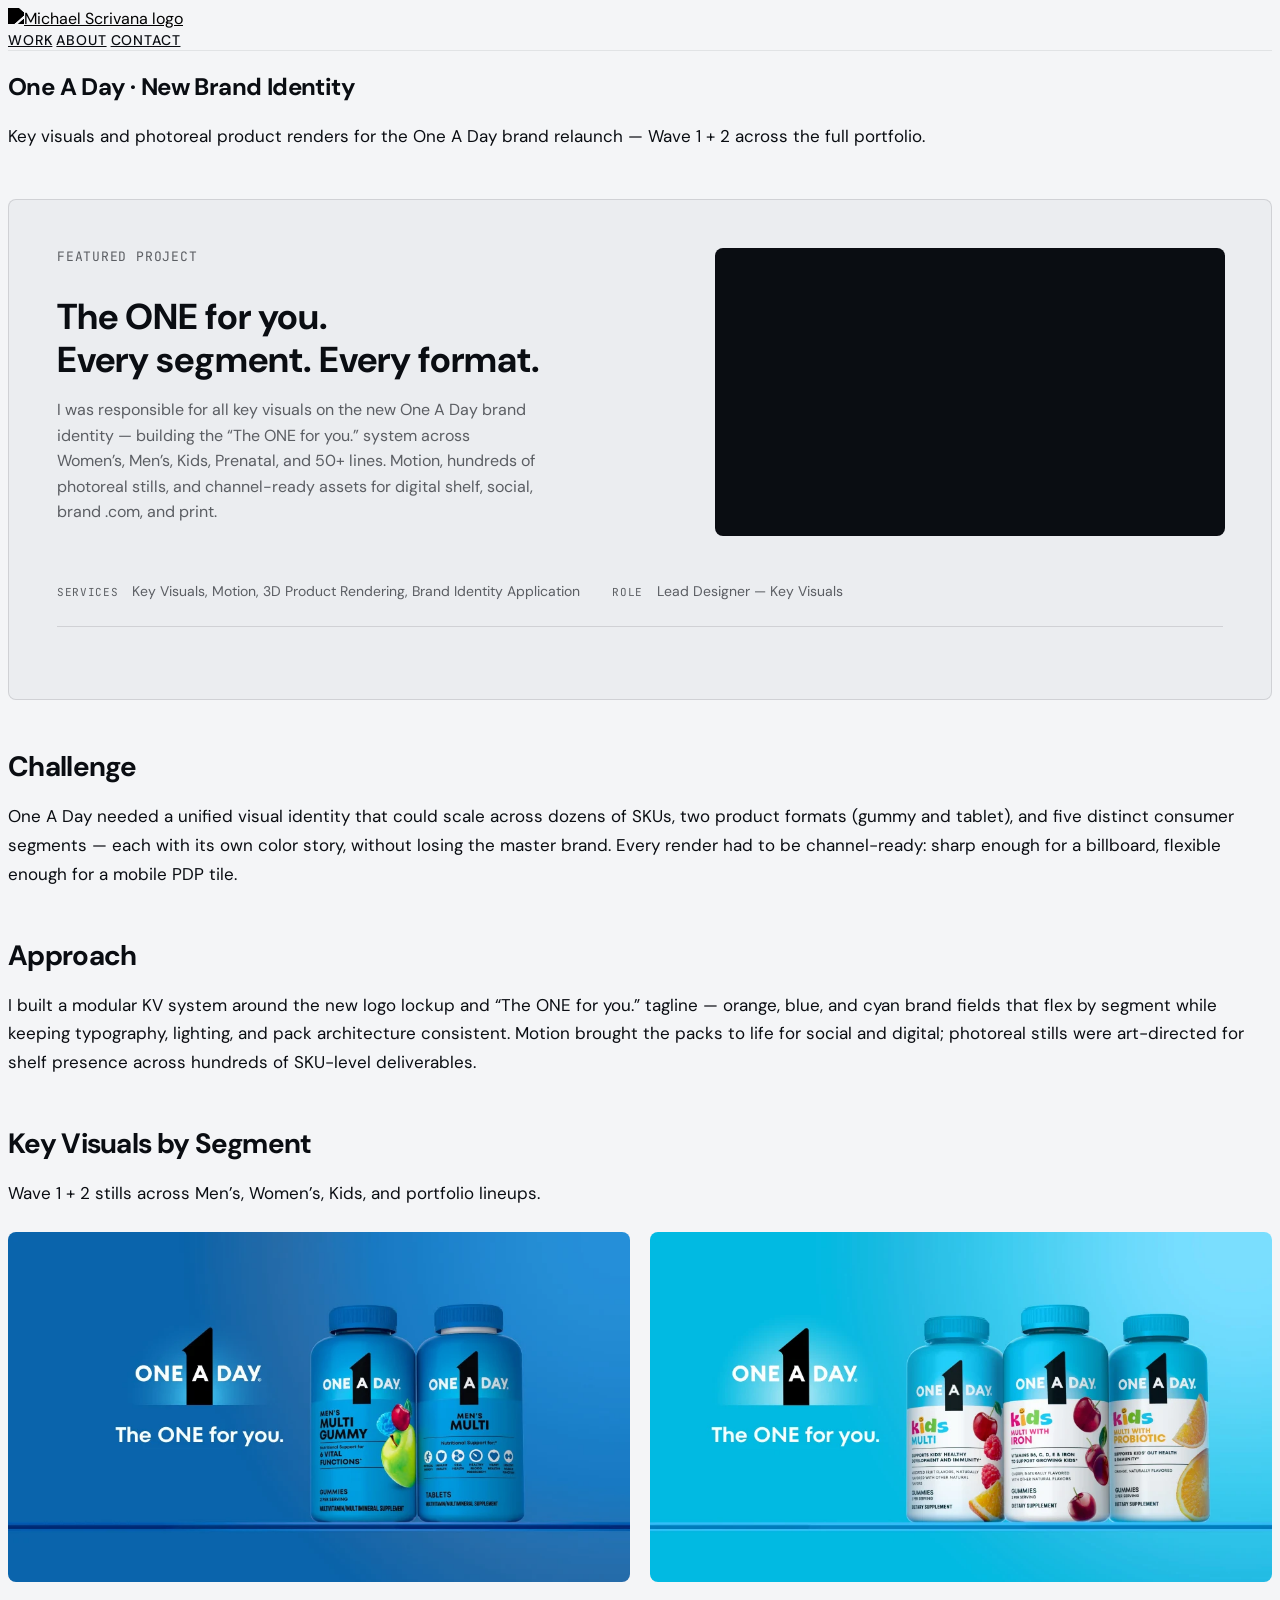
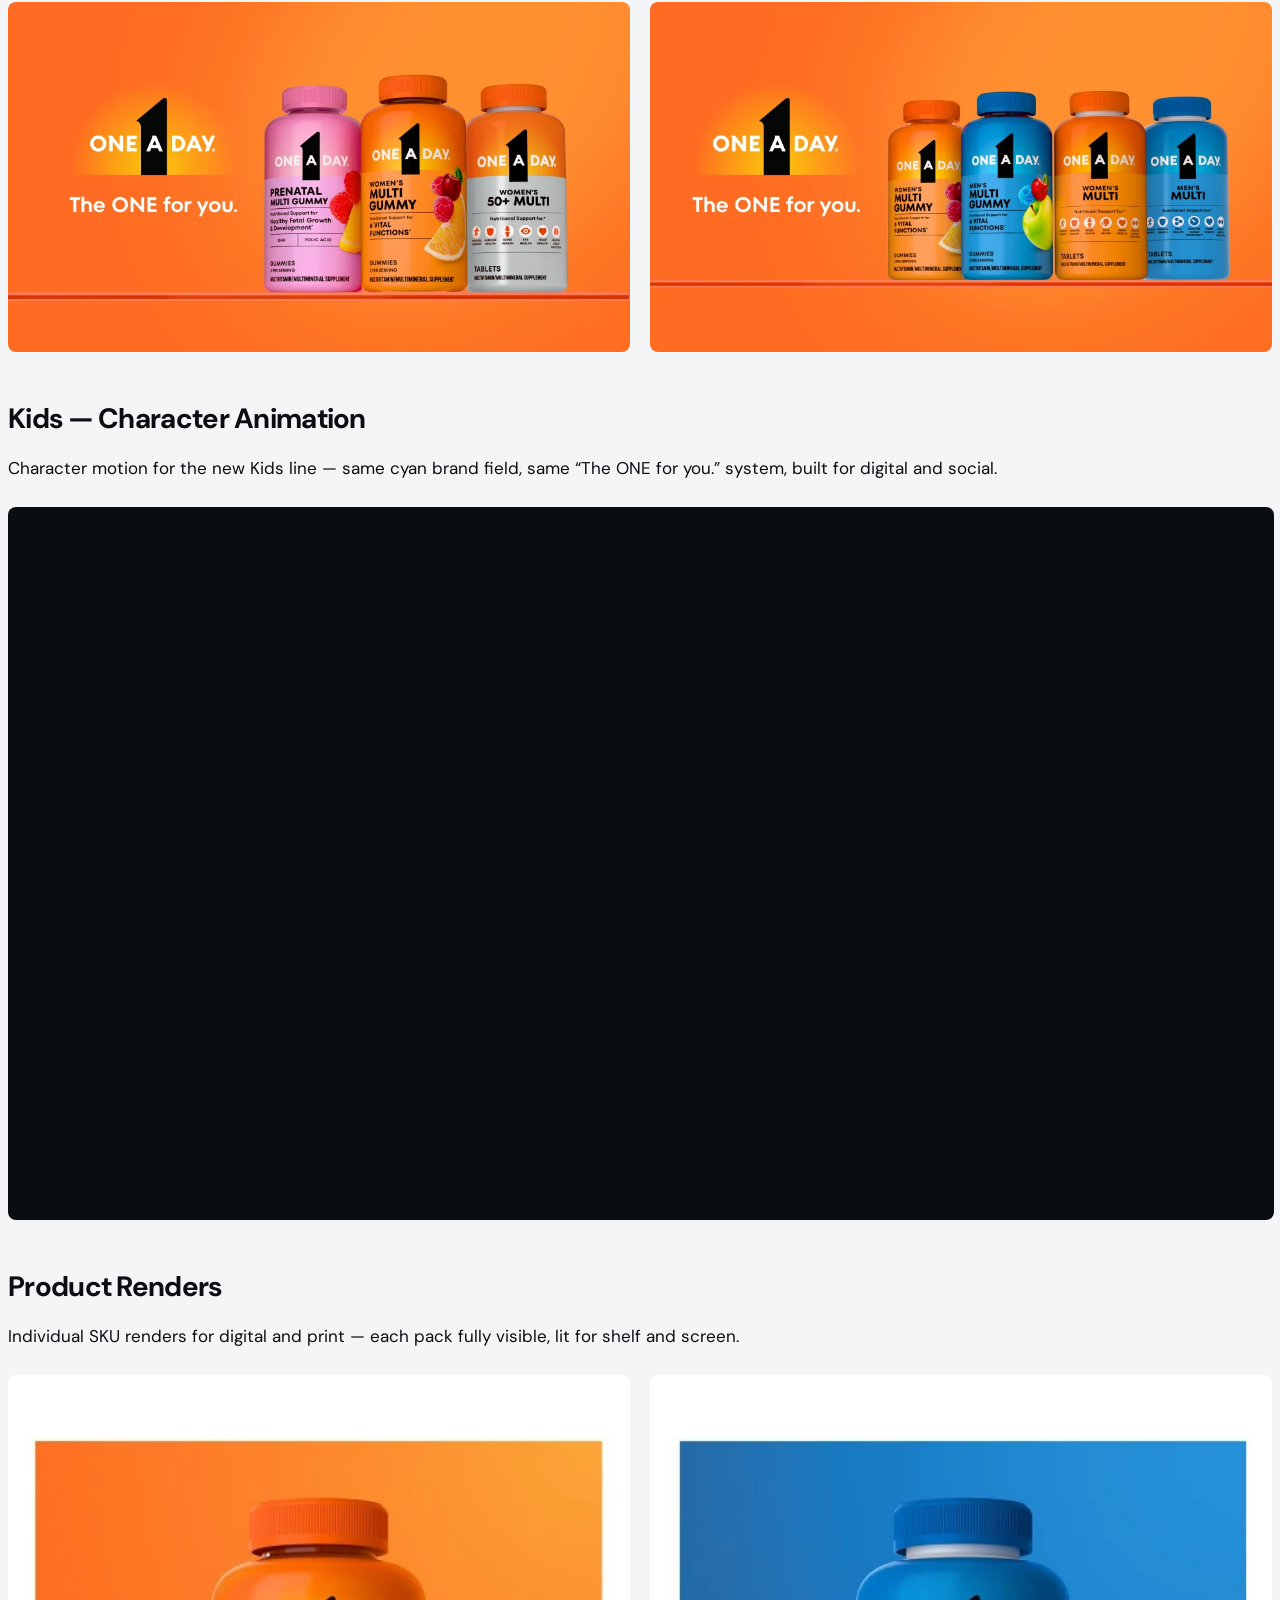
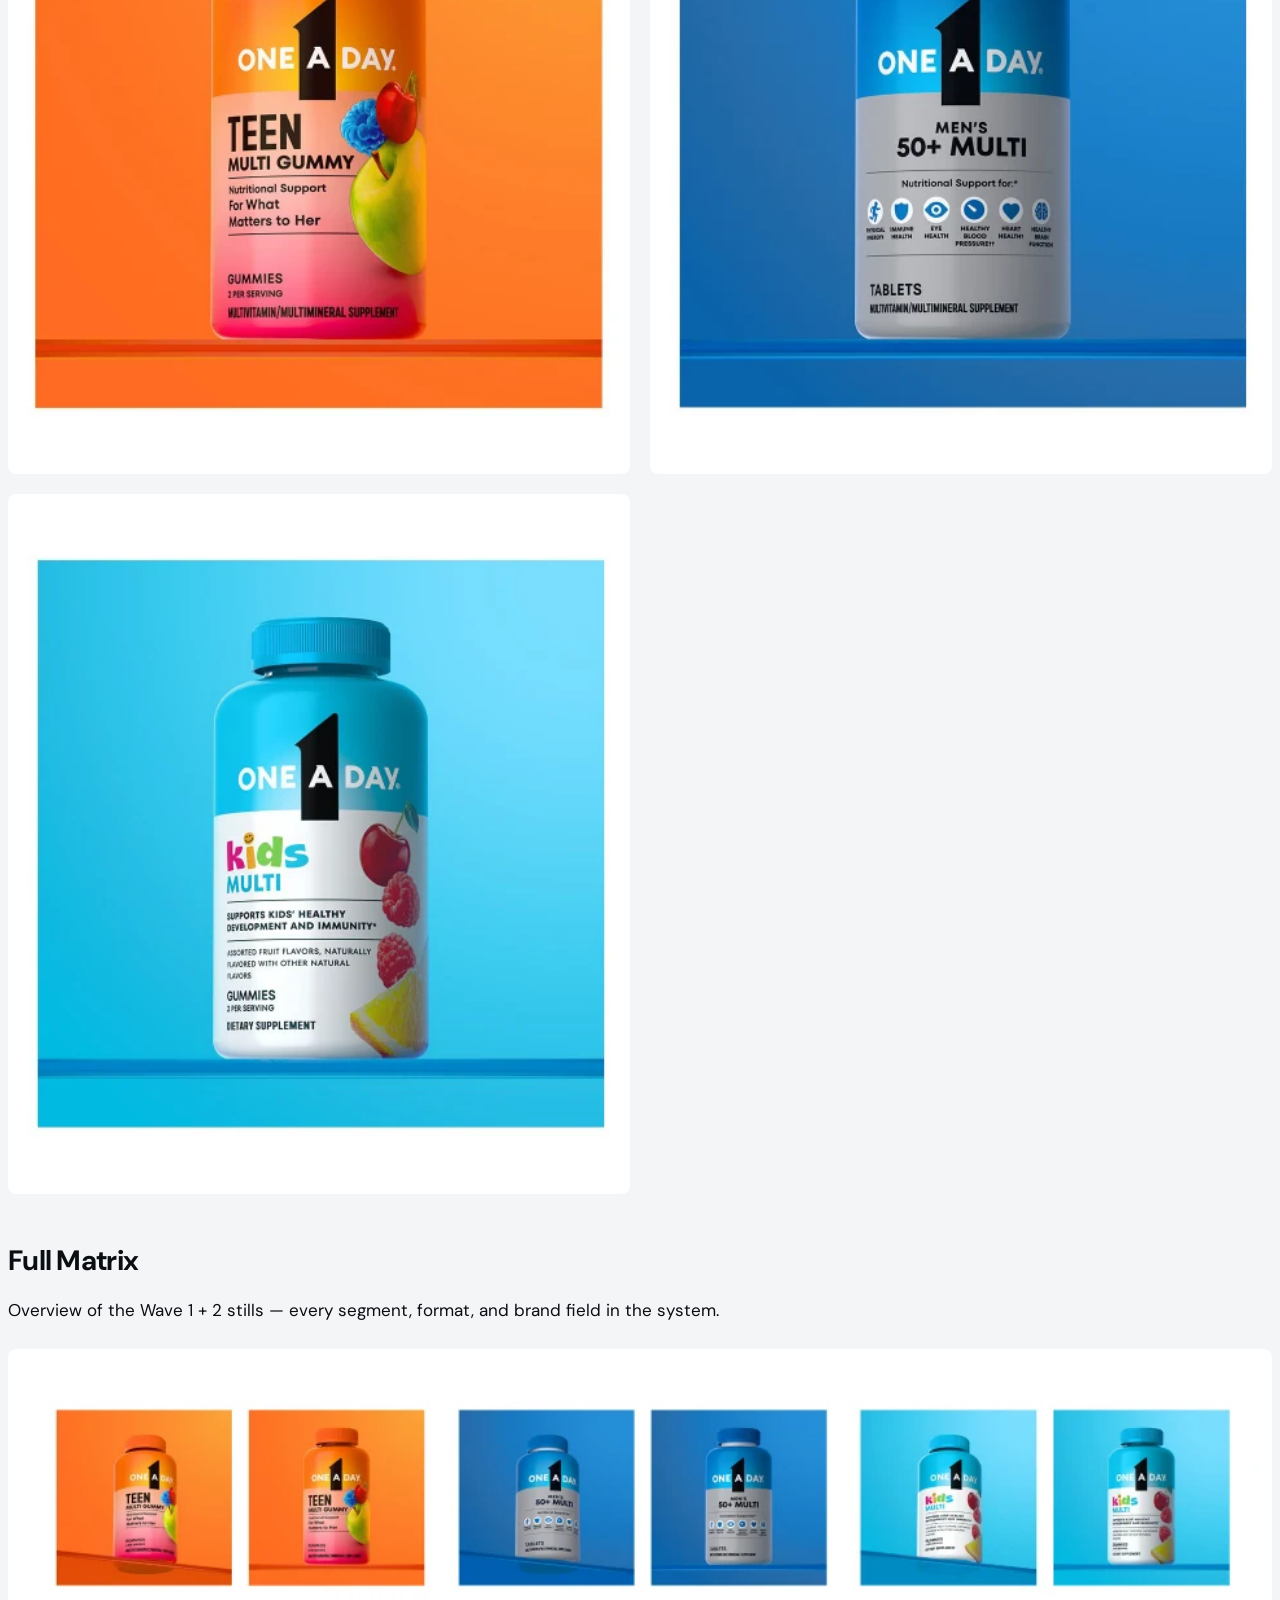
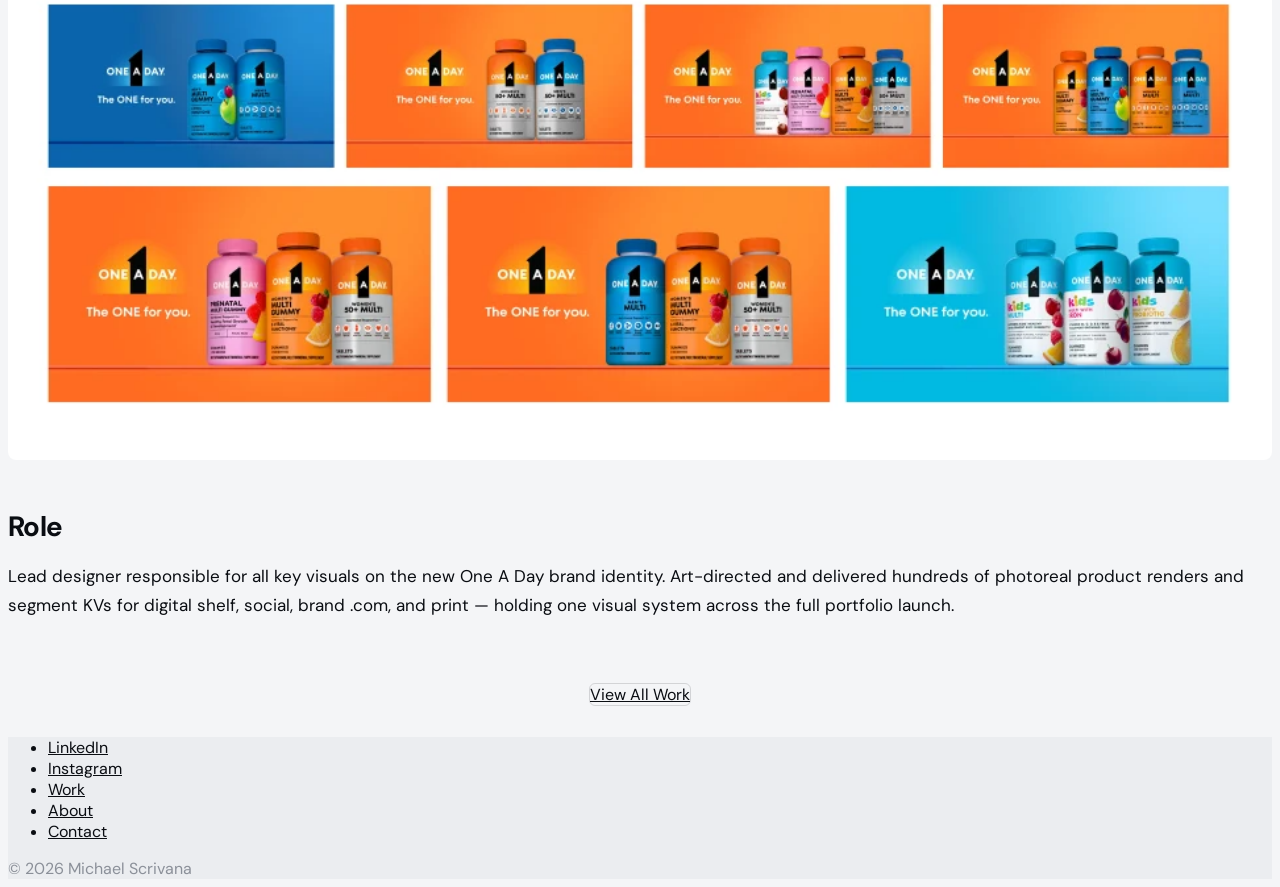
==== oad-new-identity.html @ 3a392e5e "Add creative portfolio home, OAD case study, and Netlify deploy config. Wire up creative.michaelscri" ====
<!DOCTYPE html>
<html data-wf-site="633023a7fd7ec6455091290f" lang="en">
<head>
  <meta charset="utf-8">
  <title>One A Day — New Brand Identity</title>
  <meta content="Led key visuals for the One A Day brand relaunch — hundreds of photoreal renders for digital and print across the full portfolio." name="description">
  <meta content="One A Day — New Brand Identity" property="og:title">
  <meta content="Led key visuals for the One A Day brand relaunch — hundreds of photoreal renders for digital and print." property="og:description">
  <meta content="One A Day — New Brand Identity" property="twitter:title">
  <meta content="Led key visuals for the One A Day brand relaunch — hundreds of photoreal renders for digital and print." property="twitter:description">
  <meta property="og:type" content="website">
  <meta content="summary_large_image" name="twitter:card">
  <meta content="width=device-width, initial-scale=1" name="viewport">
  <link href="css/normalize.css" rel="stylesheet" type="text/css">
  <link href="css/webflow.css" rel="stylesheet" type="text/css">
  <link href="css/michaelscrivana.webflow.css" rel="stylesheet" type="text/css">
  <link href="css/animations.css" rel="stylesheet" type="text/css">
  <link href="css/theme-override.css" rel="stylesheet" type="text/css">
  <link href="css/case-study.css" rel="stylesheet" type="text/css">
  <link href="https://fonts.googleapis.com" rel="preconnect">
  <link href="https://fonts.gstatic.com" rel="preconnect" crossorigin="anonymous">
  <link href="https://fonts.googleapis.com/css2?family=JetBrains+Mono:wght@400;500;600&display=swap" rel="stylesheet">
  <link href="https://fonts.googleapis.com/css2?family=DM+Sans:ital,opsz,wght@0,9..40,300;0,9..40,400;0,9..40,500;1,9..40,300;1,9..40,400&family=DM+Serif+Display&display=swap" rel="stylesheet">
  <script src="https://ajax.googleapis.com/ajax/libs/webfont/1.6.26/webfont.js" type="text/javascript"></script>
  <script type="text/javascript">WebFont.load({  google: {    families: ["DM Sans:300,400,500,600,700"]  }});</script>
  <script type="text/javascript">!function(o,c){var n=c.documentElement,t=" w-mod-";n.className+=t+"js",("ontouchstart"in o||o.DocumentTouch&&c instanceof DocumentTouch)&&(n.className+=t+"touch")}(window,document);</script>
  <link href="images/favicon.png" rel="shortcut icon" type="image/x-icon">
  <link href="images/webclip.png" rel="apple-touch-icon">
</head>
<body class="body-3">
  <div data-animation="default" data-collapse="medium" data-duration="400" data-easing="ease" data-easing2="ease" role="banner" class="navbar w-nav">
    <div class="container-25 w-container">
      <div class="div-block-28">
        <a href="index.html" class="brand w-nav-brand"><img loading="lazy" src="images/MS-logo-noBG.png" alt="Michael Scrivana logo" class="image-32"></a>
      </div>
      <nav role="navigation" class="nav-menu-3 w-nav-menu">
        <a href="index.html" class="nav-link-3 w-nav-link">Work</a>
        <a href="about.html" class="nav-link-4 w-nav-link">About</a>
        <a href="contact.html" class="nav-link-5 w-nav-link">Contact</a>
      </nav>
      <div class="menu-button-2 w-nav-button">
        <div class="menu-icon-2">
          <div class="menu-icon-line-top-2"></div>
          <div class="menu-icon-line-middle-2">
            <div class="menu-icon-line-middle-inner-4"></div>
          </div>
          <div class="menu-icon-line-bottom-4"></div>
        </div>
      </div>
    </div>
  </div>

  <div class="movie">
    <div class="w-layout-blockcontainer container-padding w-container">
      <div class="div-header fade-in">
        <h2 class="heading-caps-medium">One A Day &middot; New Brand Identity</h2>
        <p class="paragraph-3">Key visuals and photoreal product renders for the One A Day brand relaunch &mdash; Wave 1 + 2 across the full portfolio.</p>
      </div>

      <div class="mf-hero fade-in">
        <div class="mf-header">
          <div>
            <div class="mf-label">Featured Project</div>
            <h2 class="mf-title">The ONE for you.<br>Every segment. Every format.</h2>
            <p class="mf-desc">I was responsible for all key visuals on the new One A Day brand identity &mdash; building the &ldquo;The ONE for you.&rdquo; system across Women&rsquo;s, Men&rsquo;s, Kids, Prenatal, and 50+ lines. Motion, hundreds of photoreal stills, and channel-ready assets for digital shelf, social, brand .com, and print.</p>
          </div>
          <div class="mf-video mf-video--flush">
            <iframe src="https://player.vimeo.com/video/1203666719?h=95c98f0ba1&amp;title=0&amp;byline=0&amp;portrait=0&amp;dnt=1" allow="autoplay; fullscreen; picture-in-picture" allowfullscreen title="One A Day Women&rsquo;s Multi Gummy brand animation"></iframe>
          </div>
        </div>

        <div class="mf-meta">
          <div class="mf-meta-item"><span class="mf-meta-label">Services</span> Key Visuals, Motion, 3D Product Rendering, Brand Identity Application</div>
          <div class="mf-meta-item"><span class="mf-meta-label">Role</span> Lead Designer &mdash; Key Visuals</div>
        </div>
      </div>

      <div class="mf-section fade-in">
        <h3 class="heading medium">Challenge</h3>
        <p class="paragraph">One A Day needed a unified visual identity that could scale across dozens of SKUs, two product formats (gummy and tablet), and five distinct consumer segments &mdash; each with its own color story, without losing the master brand. Every render had to be channel-ready: sharp enough for a billboard, flexible enough for a mobile PDP tile.</p>
      </div>

      <div class="mf-section fade-in">
        <h3 class="heading medium">Approach</h3>
        <p class="paragraph">I built a modular KV system around the new logo lockup and &ldquo;The ONE for you.&rdquo; tagline &mdash; orange, blue, and cyan brand fields that flex by segment while keeping typography, lighting, and pack architecture consistent. Motion brought the packs to life for social and digital; photoreal stills were art-directed for shelf presence across hundreds of SKU-level deliverables.</p>
      </div>

      <div class="mf-section fade-in">
        <h3 class="heading medium">Key Visuals by Segment</h3>
        <p class="paragraph">Wave 1 + 2 stills across Men&rsquo;s, Women&rsquo;s, Kids, and portfolio lineups.</p>
        <div class="mf-gallery">
          <img src="images/oad-new/oad-kv-mens-blue.webp" loading="lazy" alt="One A Day Men&rsquo;s Multi key visual">
          <img src="images/oad-new/oad-kv-kids-cyan.webp" loading="lazy" alt="One A Day Kids Multi key visual">
          <img src="images/oad-new/oad-kv-womens-lineup.webp" loading="lazy" alt="One A Day Women&rsquo;s and Prenatal key visual">
          <img src="images/oad-new/oad-kv-gummy-tablet-lineup.webp" loading="lazy" alt="One A Day gummy and tablet lineup key visual">
        </div>
      </div>

      <div class="mf-section fade-in">
        <h3 class="heading medium">Kids — Character Animation</h3>
        <p class="paragraph">Character motion for the new Kids line &mdash; same cyan brand field, same &ldquo;The ONE for you.&rdquo; system, built for digital and social.</p>
        <div class="mf-video">
          <iframe src="https://player.vimeo.com/video/1203666606?title=0&amp;byline=0&amp;portrait=0&amp;dnt=1" allow="autoplay; fullscreen; picture-in-picture" allowfullscreen title="One A Day Kids character animation"></iframe>
        </div>
      </div>

      <div class="mf-section fade-in">
        <h3 class="heading medium">Product Renders</h3>
        <p class="paragraph">Individual SKU renders for digital and print &mdash; each pack fully visible, lit for shelf and screen.</p>
        <div class="mf-gallery">
          <img src="images/oad-new/oad-product-teen-gummy.webp" loading="lazy" alt="One A Day Teen Multi Gummy render">
          <img src="images/oad-new/oad-product-mens-50-tablet.webp" loading="lazy" alt="One A Day Men&rsquo;s 50+ Multi render">
          <img src="images/oad-new/oad-product-kids-multi.webp" loading="lazy" alt="One A Day Kids Multi render">
        </div>
      </div>

      <div class="mf-section fade-in">
        <h3 class="heading medium">Full Matrix</h3>
        <p class="paragraph">Overview of the Wave 1 + 2 stills &mdash; every segment, format, and brand field in the system.</p>
        <div style="margin-top:24px;">
          <img src="images/oad-new/oad-wave-overview.webp" loading="lazy" alt="One A Day Wave 1 and 2 key visual matrix" class="mf-img">
        </div>
      </div>

      <div class="mf-section fade-in">
        <h3 class="heading medium">Role</h3>
        <p class="paragraph">Lead designer responsible for all key visuals on the new One A Day brand identity. Art-directed and delivered hundreds of photoreal product renders and segment KVs for digital shelf, social, brand .com, and print &mdash; holding one visual system across the full portfolio launch.</p>
      </div>

      <div style="margin-top:64px; margin-bottom:32px; text-align:center;">
        <a href="index.html" class="link">View All Work</a>
      </div>
    </div>
  </div>

  <footer id="footer" class="section-2">
    <div class="container w-container">
      <div class="footer-column">
        <ul role="list" class="footer-list w-list-unstyled">
          <li class="footer-list-item">
            <a href="https://www.linkedin.com/in/michaelscrivana89/" target="_blank" class="footer-link">LinkedIn</a>
          </li>
          <li class="footer-list-item">
            <a href="https://www.instagram.com/michaelscrivana/" target="_blank" class="footer-link">Instagram</a>
          </li>
          <li class="footer-list-item">
            <a href="index.html" class="footer-link">Work</a>
          </li>
          <li class="footer-list-item">
            <a href="about.html" class="footer-link">About</a>
          </li>
          <li class="footer-list-item">
            <a href="contact.html" class="footer-link">Contact</a>
          </li>
        </ul>
        <div class="footer-flex-container">
          <div class="copyright-wrapper">
            <div class="copyright-text">
              <span class="copyright-link">&copy; 2026 Michael Scrivana</span>
            </div>
          </div>
        </div>
      </div>
    </div>
  </footer>
  <script src="https://d3e54v103j8qbb.cloudfront.net/js/jquery-3.5.1.min.dc5e7f18c8.js?site=633023a7fd7ec6455091290f" type="text/javascript" integrity="sha256-9/aliU8dGd2tb6OSsuzixeV4y/faTqgFtohetphbbj0=" crossorigin="anonymous"></script>
  <script src="js/webflow.js" type="text/javascript"></script>
  <script src="js/animations.js"></script>
</body>
</html>
---- css/theme-override.css ----
/* ==========================================================================
   Theme Override — PX Design System v0.2 (paper)
   Loaded AFTER michaelscrivana.webflow.css to repaint the Webflow markup
   onto the PX paper aesthetic: cool neutral surface, PX blue accent,
   cool near-black text, DM Sans + JetBrains Mono.

   Sibling pages: claude-code.html and designing-claude-code.html, which
   carry the same tokens inline. This file brings the Webflow-generated
   pages (index, about, contact, every case study) into the same body
   of work so the site reads as one visual system end-to-end.
   ========================================================================== */

/* ---------- 1. Variable Redefinition ---------- */
:root {
  /* Neutralise Webflow's dark-theme variables against PX paper */
  --button: #f4f5f7;
  --white-81: #0a0d12;
  --yellow: #0a0d12;
  --white-50: #0a0d12a0;
  --white-12: #0a0d121f;
  --white-64: #0a0d12a3;
  --white-18: #0a0d122e;
  --white-6: #0a0d120f;
  --white-80: #0a0d12;
  --cornflower-blue: #0a0d12;
  --medium-slate-blue: #f4f5f7;
  --dark-slate-blue: #f4f5f7;

  /* PX paper tokens — match PX Design System v0.2 */
  --bg: #f4f5f7;
  --fg: #0a0d12;
  --terracotta: #2850D8;          /* repurposed: PX blue accent */
  --terracotta-light: #4368E8;    /* repurposed: PX blue hover */
  --caption: #8b9099;
  --light-warm: #ebedf0;          /* repurposed: cool surface-2 */
  --surface: #ffffff;
  --border: rgba(10, 13, 18, 0.08);
  --border-2: rgba(10, 13, 18, 0.14);
  --mono: 'JetBrains Mono', 'SF Mono', 'Fira Code', monospace;
  --accent-2: #00867A;            /* teal — italic emphasis only */
}

/* ---------- 2. Font Override ---------- */
body,
.body-3,
.paragraph,
.paragraph-3,
.paragraph.small,
.paragraph.large,
.paragraph-3.subhead,
.paragraph-3.bold {
  font-family: 'DM Sans', -apple-system, BlinkMacSystemFont, sans-serif !important;
  font-weight: 400;
  -webkit-font-smoothing: antialiased;
}

/* Body / page background */
body,
.body-3 {
  background-color: var(--bg) !important;
  color: var(--fg);
}

/* Headings → DM Sans 700 (matches claude-code.html + designing-claude-code.html) */
h1, h2, h3, h4, h5, h6,
.heading,
.heading.medium,
.heading.extra-large,
.heading.small,
.heading.extra-small,
.heading.regular,
.heading-caps-medium,
.heading-caps-medium.page-title,
.heading-caps-medium.h4,
.heading-medium,
.heading-8 {
  font-family: 'DM Sans', -apple-system, BlinkMacSystemFont, sans-serif !important;
  font-weight: 700;
  letter-spacing: -0.025em;
}

/* Hero name */
.heading.extra-large {
  font-family: 'DM Sans', -apple-system, BlinkMacSystemFont, sans-serif !important;
  font-weight: 700;
  font-size: clamp(42px, 5.5vw, 72px);
  color: var(--fg);
  letter-spacing: -0.025em;
}

/* Subtitle text */
.text-block {
  font-family: 'DM Sans', sans-serif !important;
  font-weight: 400;
  font-size: 19px;
  color: var(--caption);
}

/* Paragraph body text */
.paragraph,
.paragraph-3 {
  color: var(--fg);
  font-size: 17px;
  line-height: 1.7;
}

.paragraph-3.subhead {
  color: var(--caption);
}

/* Case study section headings */
.heading.medium {
  font-family: 'DM Sans', -apple-system, BlinkMacSystemFont, sans-serif !important;
  font-size: 28px;
  font-weight: 700;
  color: var(--fg);
  letter-spacing: -0.025em;
  margin-bottom: 16px;
}

/* ---------- 3. Navigation Override ---------- */
.navbar {
  background-color: rgba(244, 245, 247, 0.85) !important;
  -webkit-backdrop-filter: blur(20px);
  backdrop-filter: blur(20px);
  border-bottom: 1px solid var(--border);
  box-shadow: none !important;
}

.nav-link-3,
.nav-link-4,
.nav-link-5 {
  font-family: 'DM Sans', sans-serif !important;
  font-size: 14px;
  font-weight: 500;
  letter-spacing: 0.06em;
  text-transform: uppercase;
  color: var(--fg) !important;
  -webkit-text-stroke-color: var(--fg) !important;
  transition: color 0.25s ease;
}

.nav-link-3:hover,
.nav-link-4:hover,
.nav-link-5:hover {
  color: var(--terracotta) !important;
}

/* Current page indicator */
.nav-link-3.w--current,
.nav-link-4.w--current,
.nav-link-5.w--current {
  color: var(--terracotta) !important;
}

/* Logo: invert for light bg */
.image-32 {
  filter: brightness(0);
}

/* ---------- 4. Mobile Hamburger ---------- */
.menu-icon-line-top-2,
.menu-icon-line-middle-2,
.menu-icon-line-middle-inner-4,
.menu-icon-line-bottom-4 {
  background-color: var(--fg) !important;
}

/* Mobile nav menu background */
.w-nav-overlay {
  background-color: rgba(244, 245, 247, 0.98) !important;
}

.w-nav-overlay .nav-link-3,
.w-nav-overlay .nav-link-4,
.w-nav-overlay .nav-link-5 {
  color: var(--fg) !important;
}

/* ---------- 5. Footer Override ---------- */
.section-2 {
  background-color: var(--light-warm) !important;
  color: var(--fg);
}

.footer-link {
  color: var(--fg) !important;
  transition: color 0.25s ease;
}

.footer-link:hover {
  color: var(--terracotta) !important;
}

.copyright-text,
.copyright-link {
  color: var(--caption) !important;
}

/* ---------- 6. Homepage Card Grid ---------- */
.pinterest {
  align-items: start;
}

.div-block-27 {
  border-radius: 10px;
  overflow: hidden;
  background-color: var(--surface);
  border: 1px solid var(--border);
  transition: transform 0.35s ease, box-shadow 0.35s ease;
  height: auto;
  max-height: none;
  align-self: start;
}

.div-block-27:hover {
  transform: translateY(-4px);
  box-shadow: 0 12px 32px rgba(10, 13, 18, 0.08);
}

.link-block-5 {
  display: flex;
  flex-direction: column;
  height: auto;
}

.link-block-5 .content-tab {
  flex: 0 0 auto;
}

.image-21 {
  border-radius: 10px 10px 0 0;
  aspect-ratio: 4 / 3;
  object-fit: cover;
  object-position: center;
  width: 100%;
  height: auto;
  display: block;
}

/* Portrait KVs: same 4:3 tile as other cards, fit full art without cropping */
.image-21--contain {
  object-fit: contain;
  background-color: #1e4f8a;
}

/* Content tab under cards */
.content-tab {
  background-color: var(--surface) !important;
  border: none !important;
  box-shadow: none !important;
}

.heading-8 {
  color: var(--fg);
  font-size: 16px;
  letter-spacing: -0.025em;
}

/* ---------- 7. Hero Section ---------- */
.section-7 {
  padding-top: 120px;
  padding-bottom: 40px;
}

/* Email CTA / Resume section */
.movie.emailcta {
  background-color: var(--bg);
}

.movie.emailcta .paragraph {
  color: var(--fg);
}

.movie.emailcta .link {
  color: var(--fg);
  border-color: var(--border-2) !important;
  transition: border-color 0.25s ease, color 0.25s ease;
}

.movie.emailcta .link:hover {
  color: var(--terracotta);
  border-color: var(--terracotta) !important;
}

/* ---------- 8. Case Study Shared Styles ---------- */

/* Page title */
.heading-caps-medium {
  font-family: 'DM Sans', -apple-system, BlinkMacSystemFont, sans-serif !important;
  font-weight: 700;
  color: var(--fg) !important;
  letter-spacing: -0.025em;
}

/* "View All Work" link */
.movie .link,
a.link {
  color: var(--fg);
  transition: color 0.25s ease;
}

.movie .link:hover,
a.link:hover {
  color: var(--terracotta);
}

/* Image border-radius consistency */
.img-full {
  border-radius: 6px;
}

/* ---------- 9. Shared Element Fixes ---------- */

/* .link class has hardcoded dark bg in Webflow CSS */
.link {
  background-color: transparent !important;
  color: var(--fg) !important;
  border: 1px solid var(--border-2);
  border-radius: 6px;
  transition: color 0.25s ease, border-color 0.25s ease;
}

.link:hover {
  color: var(--terracotta) !important;
  border-color: var(--terracotta);
}

/* Design role box (Iberogast, etc.) — hardcoded #1e1e1c bg */
.design-role {
  background-color: var(--light-warm) !important;
  color: var(--fg);
}

.text-block-4 {
  font-family: 'DM Sans', sans-serif !important;
  color: var(--fg) !important;
}

.text-block-4 .bold-text-3 {
  color: var(--fg);
}

/* ---------- 10. About & Contact Page Fixes ---------- */

/* Inset card — CTA block on about & contact pages */
.inset-card {
  background-color: var(--light-warm) !important;
  padding: 64px !important;
  margin-bottom: 30px !important;
  border-radius: 14px;
}

/* Email link inside inset-card — should look like a text link, not a button */
.inset-card .link {
  background-color: transparent !important;
  padding: 0 !important;
  border: none !important;
  border-radius: 0 !important;
  color: var(--terracotta) !important;
  text-decoration: underline;
  text-underline-offset: 3px;
}

.inset-card .link:hover {
  color: var(--fg) !important;
}

/* .paragraph-copy has hardcoded #faf9f5 text */
.paragraph-copy,
.paragraph-copy.about {
  color: var(--fg) !important;
  font-family: 'DM Sans', sans-serif !important;
  font-weight: 400;
}

/* Divider line — var(--white-12) is near-invisible on light bg */
.divider-line {
  background-color: var(--border-2) !important;
}

/* List items — border color needs contrast on light bg */
.list-item {
  border-bottom-color: var(--border) !important;
}

/* Button variants with hardcoded dark bg or light text */
.button-2 {
  background-color: var(--fg) !important;
  color: var(--bg) !important;
}

.button-secondary {
  background-color: rgba(10, 13, 18, 0.06) !important;
  color: var(--fg) !important;
}

.tag {
  background-color: rgba(10, 13, 18, 0.06) !important;
  color: var(--fg) !important;
  font-family: var(--mono);
  text-transform: uppercase;
  letter-spacing: 0.14em;
}

/* ---------- 11. NACDS Page Specifics ---------- */
.nacds-stat .num {
  font-family: 'DM Sans', -apple-system, BlinkMacSystemFont, sans-serif !important;
  color: var(--terracotta) !important;
  font-weight: 700;
  letter-spacing: -0.025em;
}

.testimonial {
  border-left-color: var(--terracotta) !important;
  color: var(--fg);
}

.testimonial .attribution {
  color: var(--caption);
}

/* ---------- 12. MiraLAX Page Specifics ---------- */
.mf-label,
.mf-desc,
.mf-meta-item,
.mf-meta-label,
.mf-tab-label,
.mf-tab-number,
.mf-tab-detail,
.mf-stat-number,
.mf-stat-label,
.mf-title {
  font-family: 'DM Sans', sans-serif !important;
}

.mf-title {
  font-family: 'DM Sans', -apple-system, BlinkMacSystemFont, sans-serif !important;
  font-weight: 700;
  color: var(--fg) !important;
  letter-spacing: -0.025em;
}

.mf-tab-number,
.mf-stat-number {
  font-family: 'DM Sans', -apple-system, BlinkMacSystemFont, sans-serif !important;
  font-weight: 700;
  letter-spacing: -0.025em;
}

.mf-label,
.mf-meta-label,
.mf-tab-label,
.mf-stat-label {
  font-family: var(--mono) !important;
  text-transform: uppercase;
  letter-spacing: 0.14em;
  color: var(--caption);
}

.mf-hero {
  border-color: var(--border);
  background: var(--light-warm);
}

.mf-stat {
  background: var(--surface);
  border: 1px solid var(--border);
}

.mf-tab {
  background: var(--surface);
  border-color: var(--border);
}

.mf-stats {
  background: var(--light-warm);
  border-color: var(--border);
}

.mf-header img,
.mf-header video {
  border-color: var(--border);
  background: rgba(10, 13, 18, 0.03);
}

/* ---------- 13. Responsive ---------- */
@media (max-width: 991px) {
  .heading.extra-large {
    font-size: clamp(36px, 5vw, 50px);
  }

  .heading.medium {
    font-size: 24px;
  }
}

@media (max-width: 767px) {
  .section-7 {
    padding-top: 80px;
    padding-bottom: 24px;
  }

  .heading.extra-large {
    font-size: 36px;
  }

  .heading.medium {
    font-size: 22px;
  }

  .heading-caps-medium {
    font-size: 32px !important;
  }
}

/* Home: temporarily hide Brand & spatial rail (remove class from index.html to restore) */
.home-section-hidden {
  display: none !important;
}
---- css/case-study.css ----
/* Shared case study layout — MiraFAST / Iberogast pattern */

.mf-hero {
  border: 1px solid var(--white-12);
  padding: 48px;
  margin-top: 48px;
  border-radius: 8px;
}

.mf-header {
  display: grid;
  grid-template-columns: 1.2fr 1fr;
  gap: 48px;
  align-items: start;
}

.mf-label {
  font-family: 'DM Sans', sans-serif;
  font-size: 13px;
  letter-spacing: 0.06em;
  text-transform: uppercase;
  color: var(--white-64);
  margin-bottom: 12px;
}

.mf-title {
  font-family: 'DM Sans', sans-serif;
  font-size: clamp(24px, 3vw, 36px);
  font-weight: 700;
  letter-spacing: 0;
  line-height: 1.2;
  margin-bottom: 16px;
  color: var(--white-81);
}

.mf-desc {
  font-family: 'DM Sans', sans-serif;
  font-size: 16px;
  color: var(--white-64);
  line-height: 1.6;
  max-width: 480px;
}

.mf-header img,
.mf-header video {
  width: 100%;
  max-width: 100%;
  aspect-ratio: 16 / 9;
  object-fit: cover;
  border-radius: 8px;
  border: 1px solid var(--white-12);
  background: var(--white-6);
  display: block;
}

.mf-meta {
  display: flex;
  gap: 32px;
  padding: 16px 0 24px;
  margin: 24px 0;
  border-bottom: 1px solid var(--white-12);
  flex-wrap: wrap;
}

.mf-meta-item {
  font-family: 'DM Sans', sans-serif;
  font-size: 14px;
  color: var(--white-64);
  line-height: 1.5;
}

.mf-meta-label {
  font-family: 'DM Sans', sans-serif;
  font-size: 11px;
  letter-spacing: 0.06em;
  text-transform: uppercase;
  color: var(--white-50);
  margin-right: 10px;
}

.mf-tabs {
  display: flex;
  gap: 2px;
  margin-bottom: 32px;
}

.mf-tab {
  flex: 1;
  background: var(--white-6);
  border: 1px solid var(--white-12);
  padding: 20px 24px;
  border-radius: 4px;
}

.mf-tab-label {
  font-family: 'DM Sans', sans-serif;
  font-size: 11px;
  letter-spacing: 0.08em;
  text-transform: uppercase;
  margin-bottom: 8px;
  color: var(--white-64);
}

.mf-tab-number {
  font-family: 'DM Sans', sans-serif;
  font-size: clamp(22px, 2.5vw, 30px);
  font-weight: 700;
  letter-spacing: 0;
  line-height: 1;
  margin-bottom: 4px;
  font-variant-numeric: tabular-nums;
  color: var(--white-81);
}

.mf-tab-detail {
  font-family: 'DM Sans', sans-serif;
  font-size: 13px;
  color: var(--white-50);
  line-height: 1.5;
}

.mf-stats {
  display: grid;
  grid-template-columns: repeat(4, 1fr);
  gap: 2px;
  background: var(--white-12);
  border: 1px solid var(--white-12);
  border-radius: 4px;
  margin-bottom: 32px;
}

.mf-stat {
  background: var(--button);
  padding: 28px 24px;
}

.mf-stat:first-child { border-radius: 4px 0 0 4px; }
.mf-stat:last-child { border-radius: 0 4px 4px 0; }

.mf-stat-number {
  font-family: 'DM Sans', sans-serif;
  font-size: clamp(26px, 3vw, 40px);
  font-weight: 700;
  letter-spacing: 0;
  line-height: 1;
  margin-bottom: 8px;
  color: var(--white-81);
  font-variant-numeric: tabular-nums;
}

.mf-stat-label {
  font-family: 'DM Sans', sans-serif;
  font-size: 14px;
  color: var(--white-81);
  line-height: 1.5;
}

.mf-stat-label span {
  color: var(--white-50);
}

.mf-section { margin-top: 48px; }

.mf-img {
  width: 100%;
  border-radius: 8px;
  display: block;
}

.mf-two-up {
  display: grid;
  grid-template-columns: 1fr 1fr;
  gap: 24px;
  margin-top: 24px;
}

.mf-gallery {
  display: grid;
  grid-template-columns: repeat(2, 1fr);
  gap: 20px;
  margin-top: 24px;
}

.mf-gallery img {
  width: 100%;
  height: auto;
  border-radius: 8px;
  display: block;
  object-fit: cover;
}

.mf-video {
  position: relative;
  width: 100%;
  aspect-ratio: 16 / 9;
  border-radius: 8px;
  overflow: hidden;
  border: 1px solid var(--white-12);
  background: #0a0d12;
  margin-top: 24px;
}

.mf-video iframe {
  position: absolute;
  inset: 0;
  width: 100%;
  height: 100%;
  border: 0;
  display: block;
}

.mf-header .mf-video,
.mf-video--flush {
  margin-top: 0;
}

@media (max-width: 900px) {
  .mf-hero { padding: 32px 24px; }
  .mf-header { grid-template-columns: 1fr; gap: 24px; }
  .mf-stats { grid-template-columns: 1fr 1fr; }
  .mf-stat:first-child { border-radius: 4px 0 0 0; }
  .mf-stat:last-child { border-radius: 0 0 4px 0; }
}

@media (max-width: 600px) {
  .mf-stats { grid-template-columns: 1fr; }
  .mf-tabs { flex-direction: column; }
  .mf-two-up { grid-template-columns: 1fr; }
  .mf-gallery { grid-template-columns: 1fr; }
  .mf-stat { border-radius: 0 !important; }
}
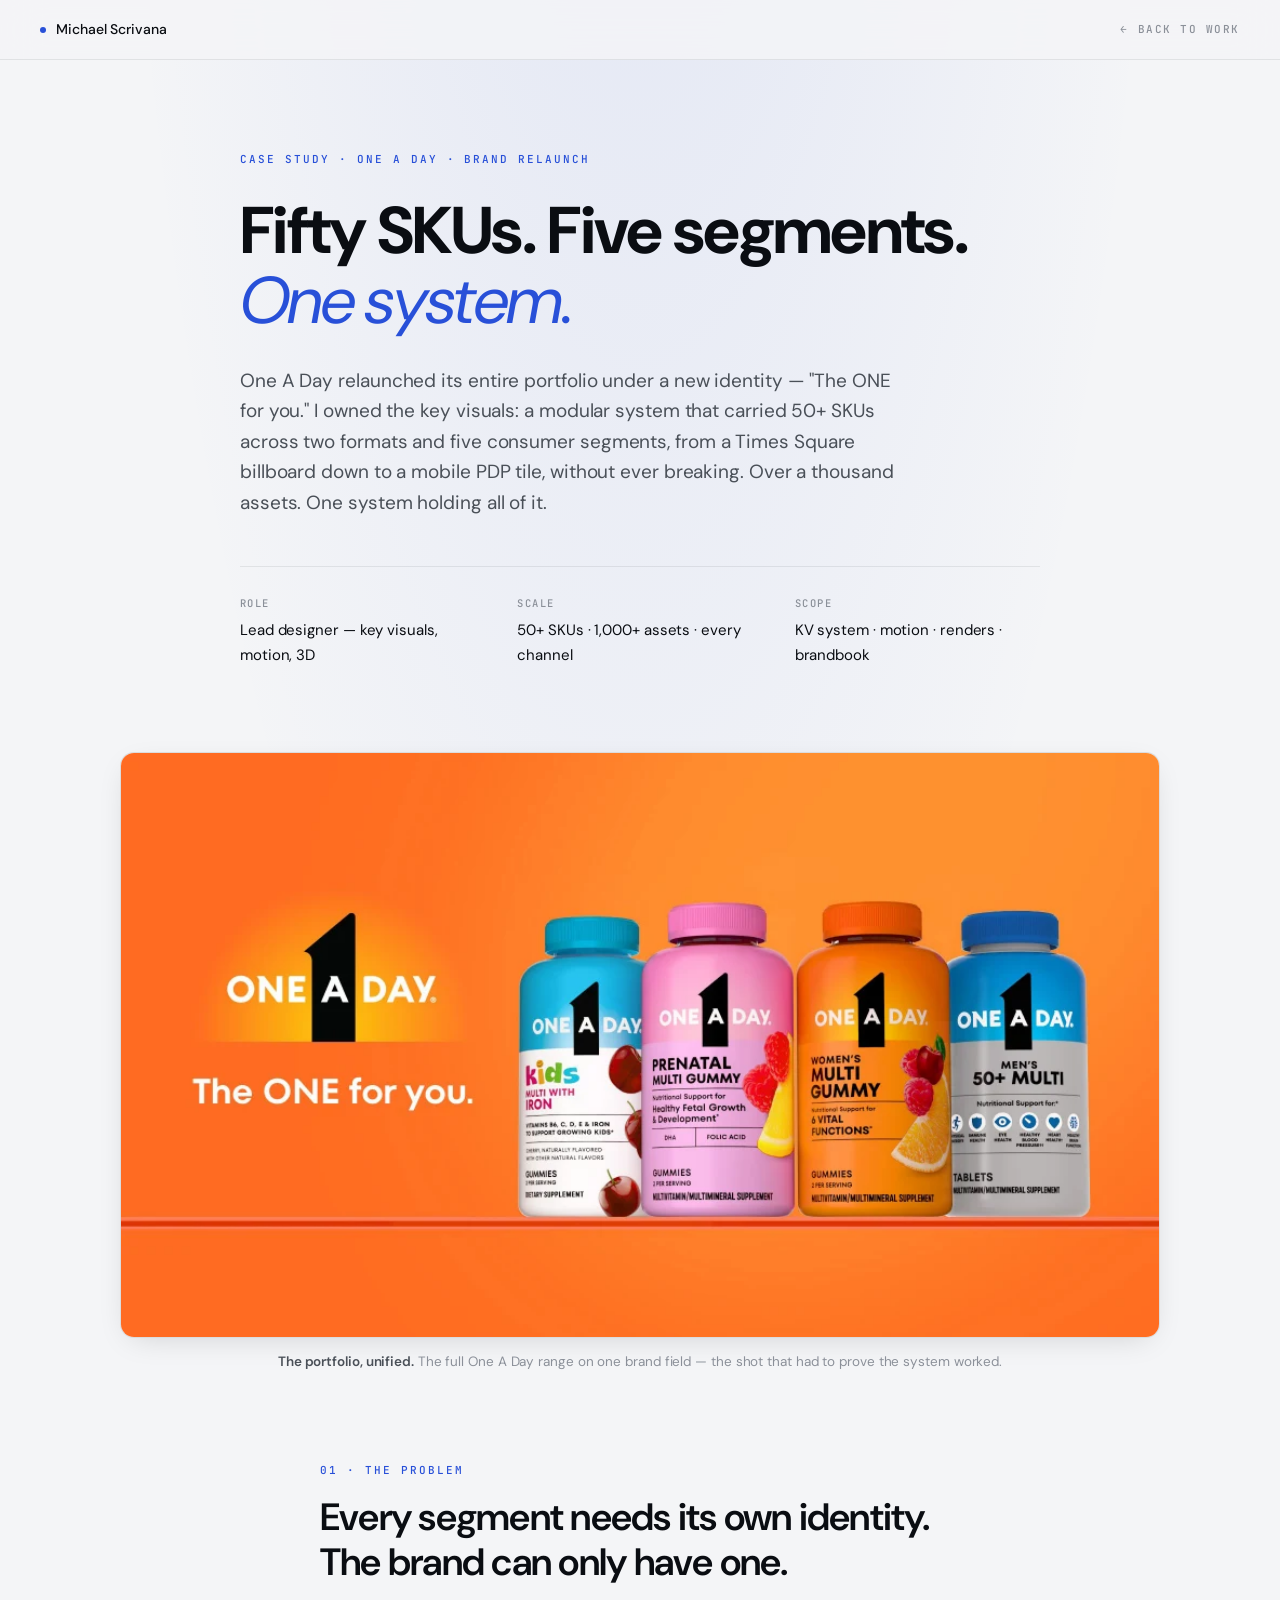
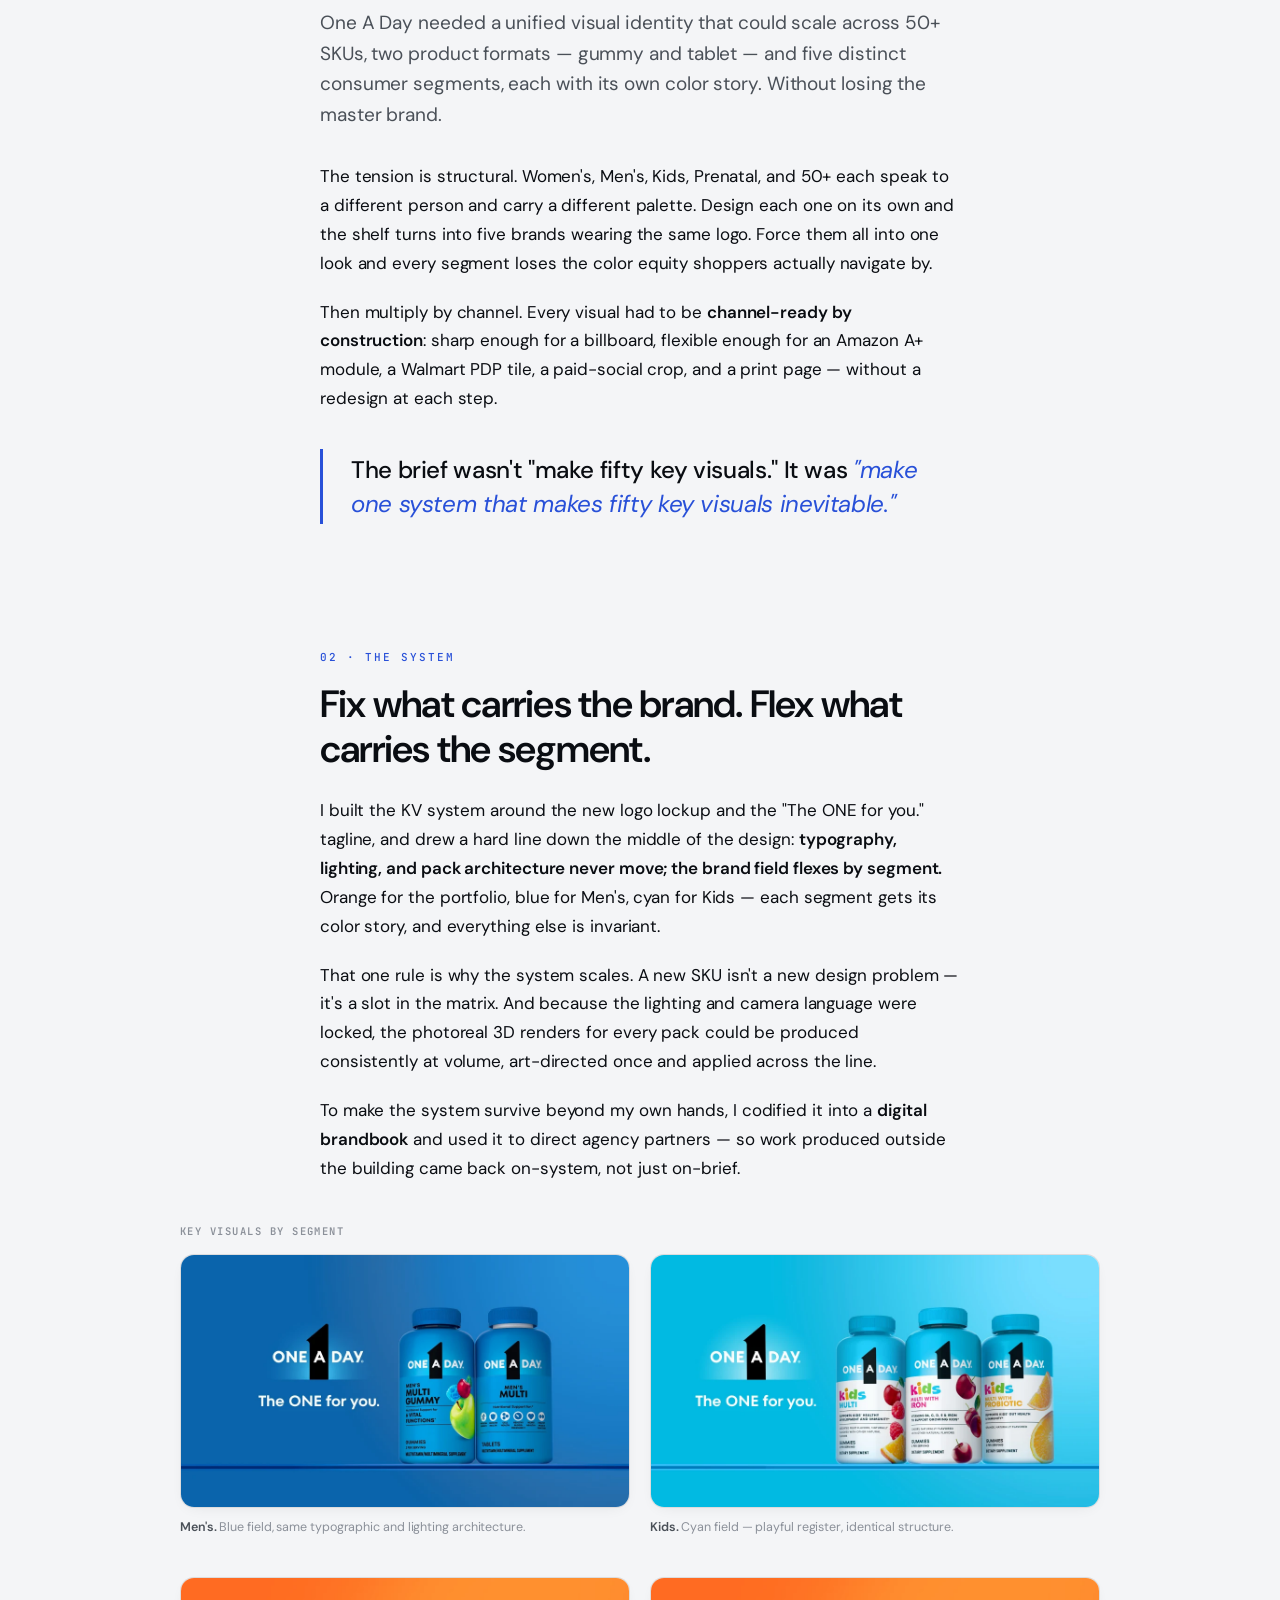
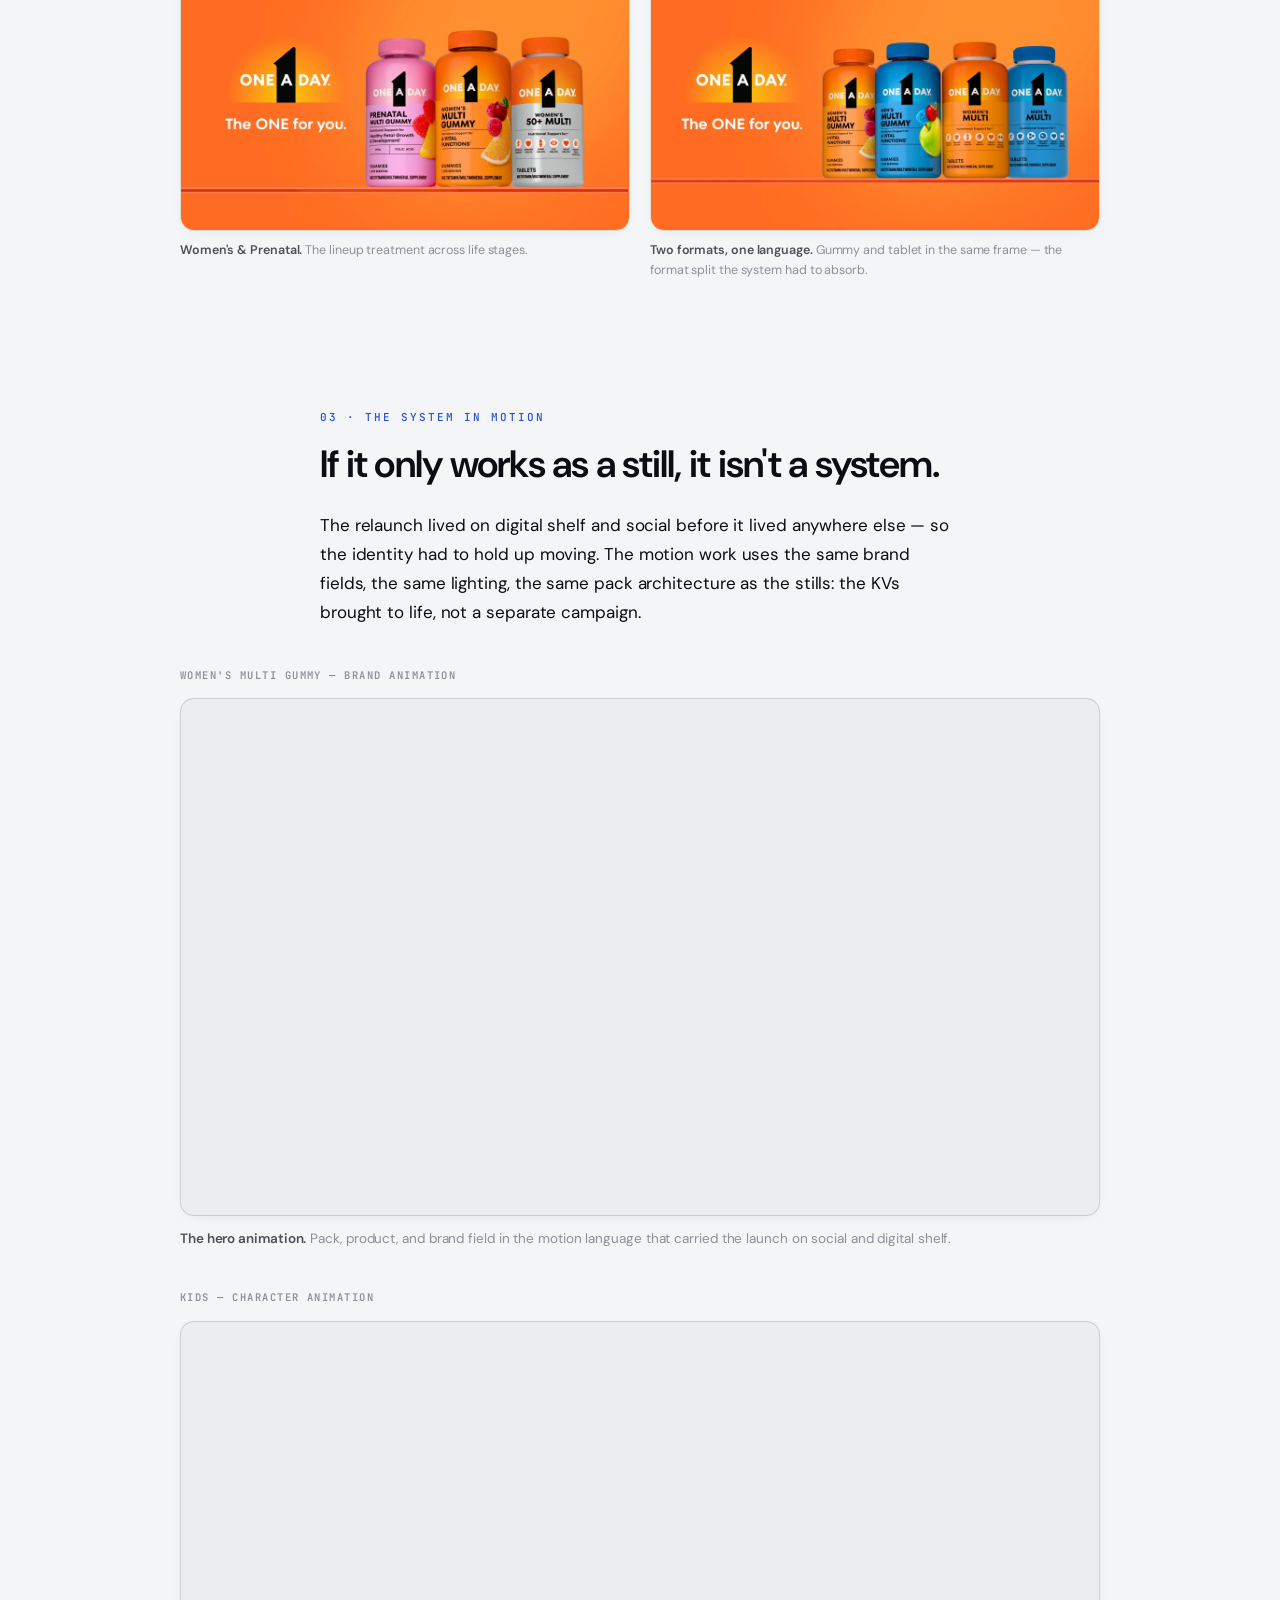
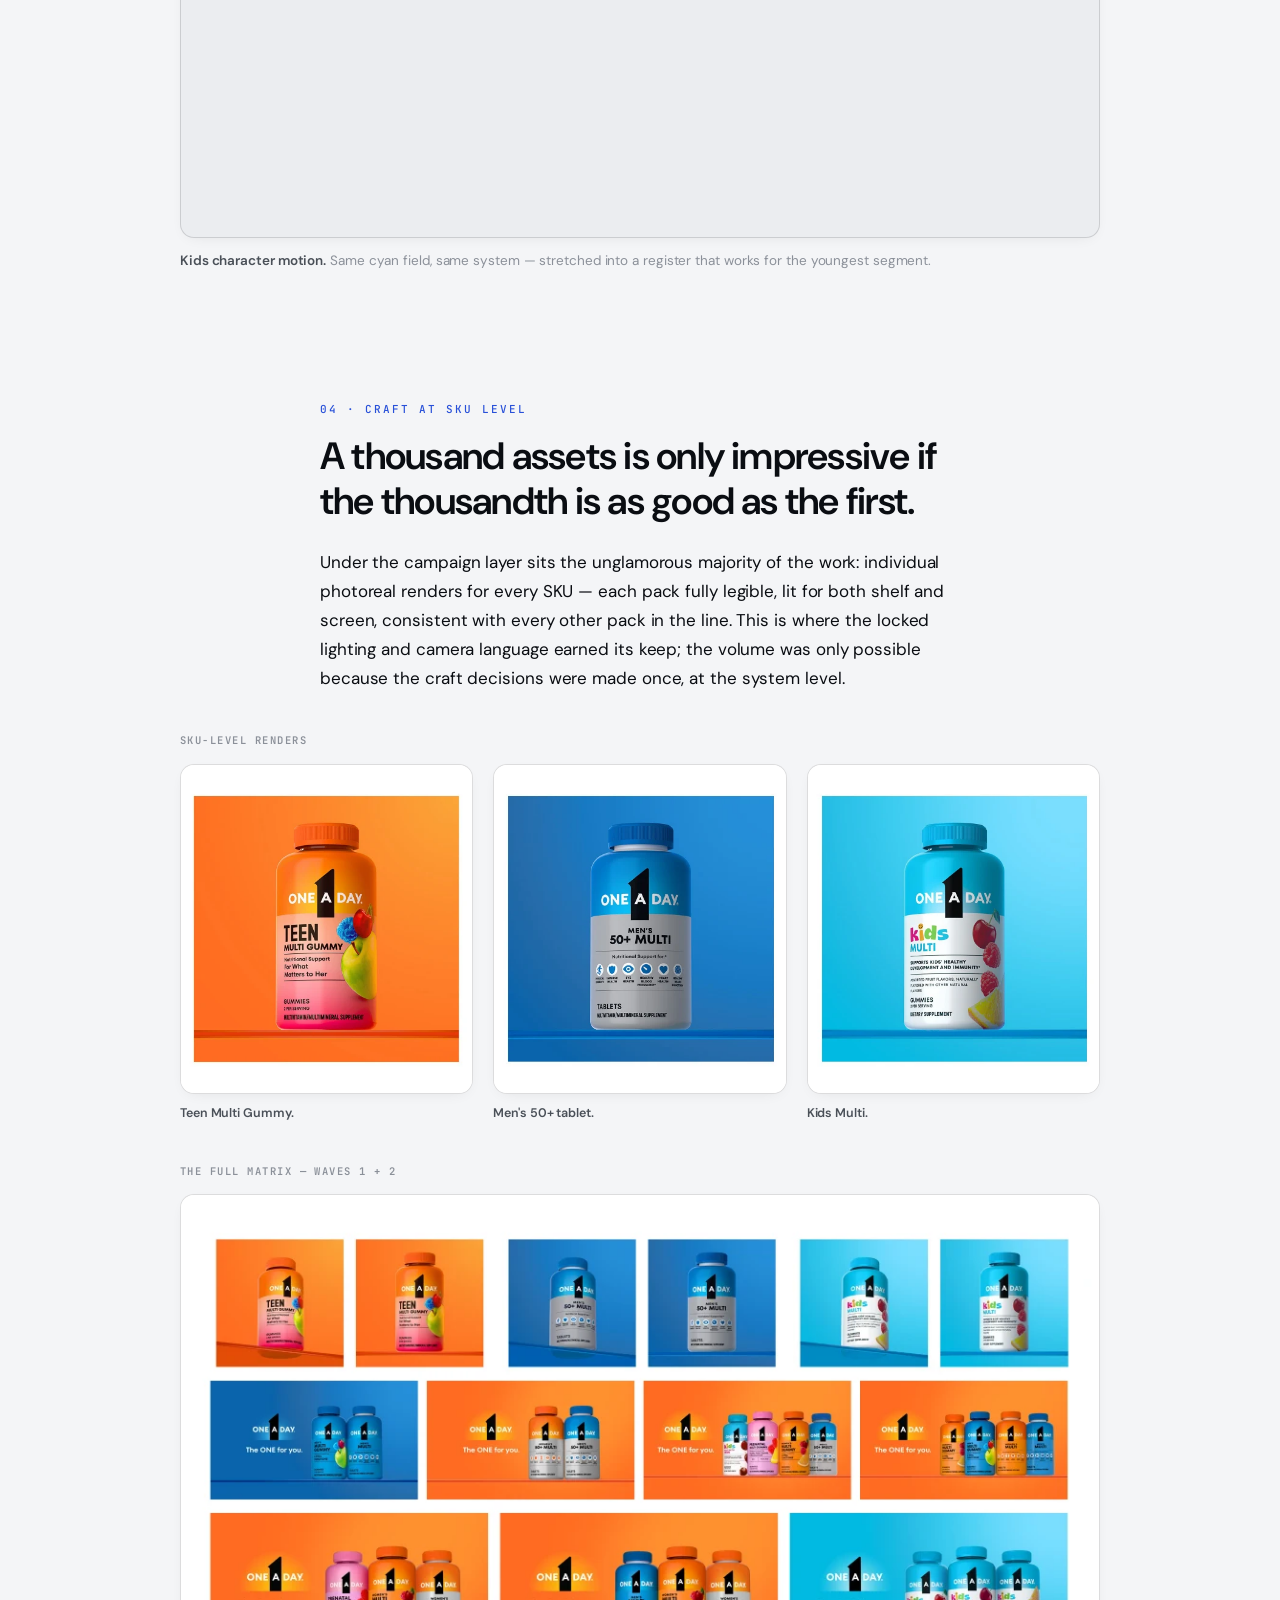
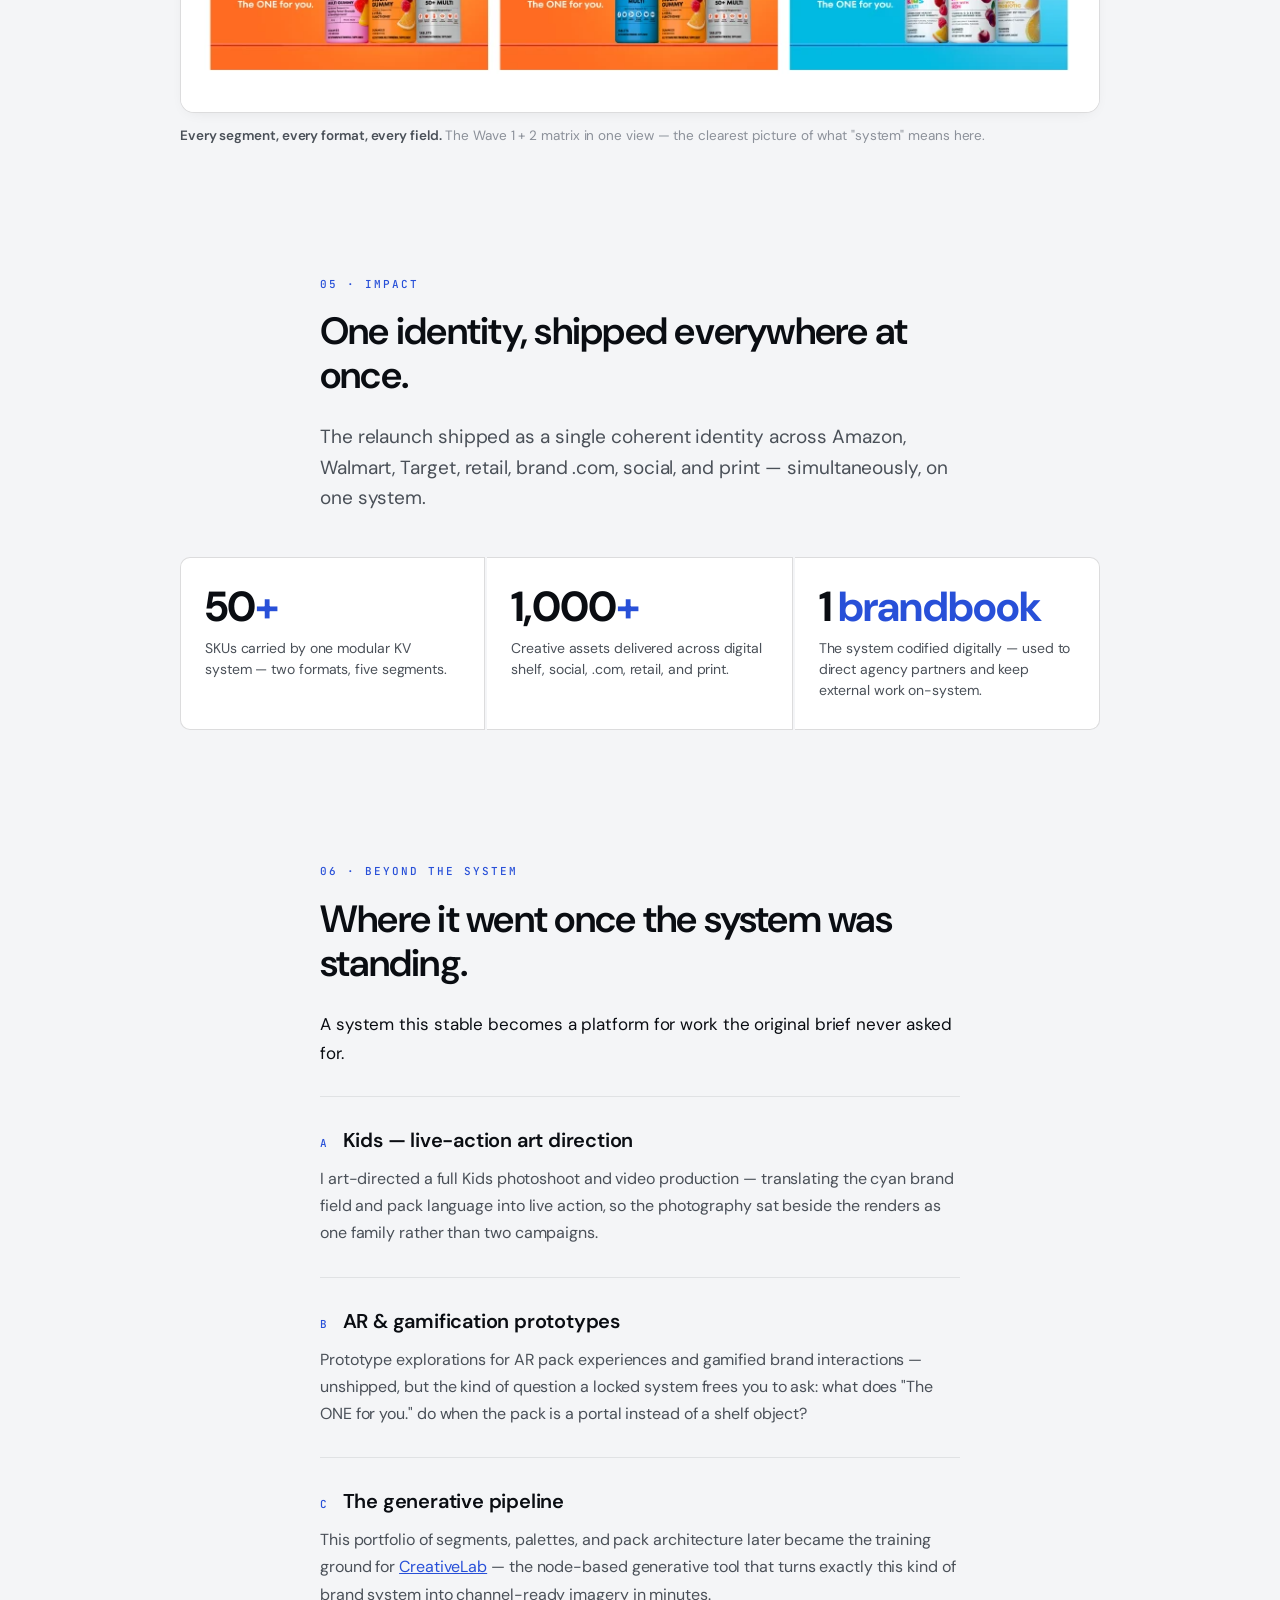
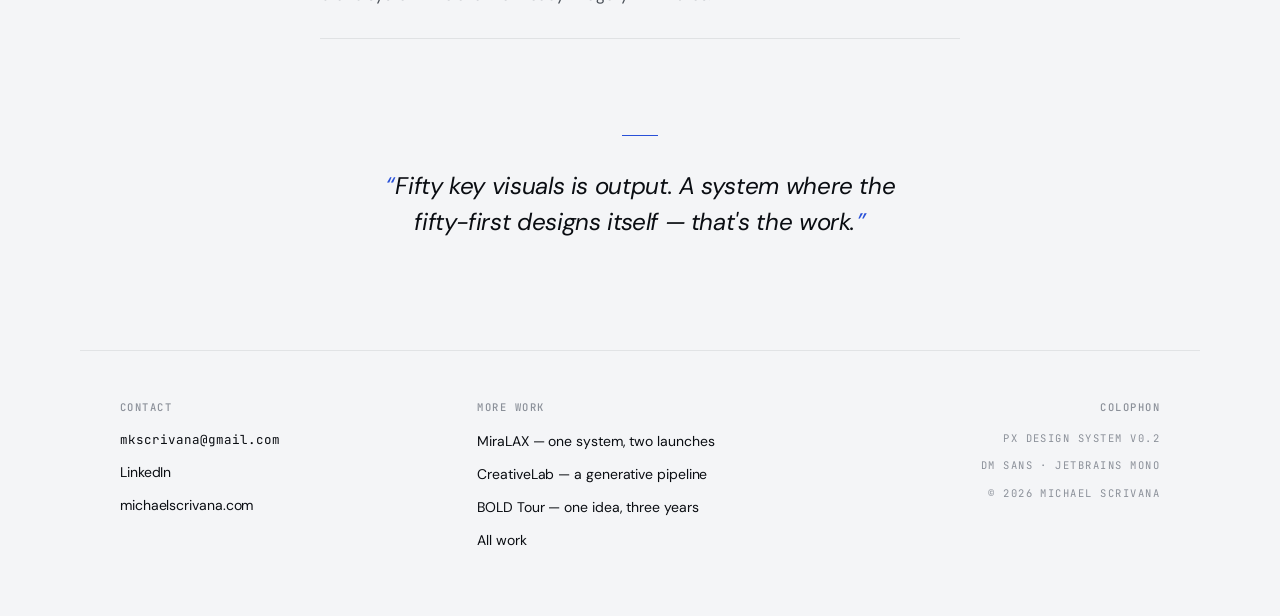
==== commit 03f8bcec: "Add MiraLAX and One A Day case studies, bench page, and refreshed home/resume copy Rebuilds miralax." ====
--- a/oad-new-identity.html
+++ b/oad-new-identity.html
@@ -1,170 +1,576 @@
 <!DOCTYPE html>
-<html data-wf-site="633023a7fd7ec6455091290f" lang="en">
+<html lang="en">
 <head>
-  <meta charset="utf-8">
-  <title>One A Day — New Brand Identity</title>
-  <meta content="Led key visuals for the One A Day brand relaunch — hundreds of photoreal renders for digital and print across the full portfolio." name="description">
-  <meta content="One A Day — New Brand Identity" property="og:title">
-  <meta content="Led key visuals for the One A Day brand relaunch — hundreds of photoreal renders for digital and print." property="og:description">
-  <meta content="One A Day — New Brand Identity" property="twitter:title">
-  <meta content="Led key visuals for the One A Day brand relaunch — hundreds of photoreal renders for digital and print." property="twitter:description">
-  <meta property="og:type" content="website">
-  <meta content="summary_large_image" name="twitter:card">
-  <meta content="width=device-width, initial-scale=1" name="viewport">
-  <link href="css/normalize.css" rel="stylesheet" type="text/css">
-  <link href="css/webflow.css" rel="stylesheet" type="text/css">
-  <link href="css/michaelscrivana.webflow.css" rel="stylesheet" type="text/css">
-  <link href="css/animations.css" rel="stylesheet" type="text/css">
-  <link href="css/theme-override.css" rel="stylesheet" type="text/css">
-  <link href="css/case-study.css" rel="stylesheet" type="text/css">
-  <link href="https://fonts.googleapis.com" rel="preconnect">
-  <link href="https://fonts.gstatic.com" rel="preconnect" crossorigin="anonymous">
-  <link href="https://fonts.googleapis.com/css2?family=JetBrains+Mono:wght@400;500;600&display=swap" rel="stylesheet">
-  <link href="https://fonts.googleapis.com/css2?family=DM+Sans:ital,opsz,wght@0,9..40,300;0,9..40,400;0,9..40,500;1,9..40,300;1,9..40,400&family=DM+Serif+Display&display=swap" rel="stylesheet">
-  <script src="https://ajax.googleapis.com/ajax/libs/webfont/1.6.26/webfont.js" type="text/javascript"></script>
-  <script type="text/javascript">WebFont.load({  google: {    families: ["DM Sans:300,400,500,600,700"]  }});</script>
-  <script type="text/javascript">!function(o,c){var n=c.documentElement,t=" w-mod-";n.className+=t+"js",("ontouchstart"in o||o.DocumentTouch&&c instanceof DocumentTouch)&&(n.className+=t+"touch")}(window,document);</script>
-  <link href="images/favicon.png" rel="shortcut icon" type="image/x-icon">
-  <link href="images/webclip.png" rel="apple-touch-icon">
+<meta charset="UTF-8">
+<meta name="viewport" content="width=device-width, initial-scale=1.0">
+<title>One A Day — identity at scale · Michael Scrivana</title>
+<meta name="description" content="How one modular key-visual system carried the One A Day relaunch across 50+ SKUs, five segments, two formats, and every channel — 1,000+ assets on one system.">
+<meta content="One A Day — identity at scale" property="og:title">
+<meta content="Fifty SKUs, five segments, two formats, every channel. How one modular key-visual system held a full portfolio relaunch together." property="og:description">
+<meta property="og:type" content="article">
+<meta property="og:url" content="https://creative.michaelscrivana.com/oad-new-identity.html">
+<meta property="og:image" content="https://creative.michaelscrivana.com/images/oad-new/oad-kv-lineup-orange.webp">
+<meta content="summary_large_image" name="twitter:card">
+<meta name="twitter:title" content="One A Day — identity at scale">
+<meta name="twitter:description" content="Fifty SKUs, five segments, two formats, every channel. One modular key-visual system.">
+<meta name="twitter:image" content="https://creative.michaelscrivana.com/images/oad-new/oad-kv-lineup-orange.webp">
+<link rel="icon" type="image/png" href="images/favicon.png">
+<link rel="apple-touch-icon" href="images/webclip.png">
+<link rel="preconnect" href="https://fonts.googleapis.com">
+<link rel="preconnect" href="https://fonts.gstatic.com" crossorigin>
+<link href="https://fonts.googleapis.com/css2?family=DM+Sans:ital,opsz,wght@0,9..40,300;0,9..40,400;0,9..40,500;0,9..40,600;0,9..40,700;1,9..40,400;1,9..40,500&family=JetBrains+Mono:wght@400;500;600&display=swap" rel="stylesheet">
+<style>
+/* ══════════════════════════════════════════════════════════════
+   PX Design System v0.2 — LIGHT / PAPER tokens, scoped & inlined.
+   Case-study variant (matches creativelab.html / bold.html).
+   ══════════════════════════════════════════════════════════════ */
+:root {
+  --px-bg:          #f4f5f7;
+  --px-surface:     #ffffff;
+  --px-surface-2:   #ebedf0;
+  --px-surface-3:   #dde0e6;
+  --px-surface-4:   #c9cdd5;
+
+  --px-accent:       #2850D8;
+  --px-accent-deep:  #1B3AB0;
+  --px-accent-hover: #4368E8;
+  --px-accent-2:     #00867A;
+  --px-accent-dim:   rgba(40, 80, 216, 0.10);
+  --px-accent-glow:  rgba(40, 80, 216, 0.22);
+
+  --px-text:    #0a0d12;
+  --px-text-2:  #4a5058;
+  --px-text-3:  #8b9099;
+  --px-text-4:  #b8bcc4;
+
+  --px-border:    rgba(10, 13, 18, 0.08);
+  --px-border-2:  rgba(10, 13, 18, 0.14);
+  --px-border-3:  rgba(10, 13, 18, 0.24);
+
+  --px-font:  'DM Sans', -apple-system, BlinkMacSystemFont, sans-serif;
+  --px-mono:  'JetBrains Mono', 'SF Mono', 'Fira Code', monospace;
+
+  --px-track-tight:    -0.025em;
+  --px-track-body:     -0.005em;
+  --px-track-mono:     0.14em;
+  --px-track-mono-lg:  0.18em;
+
+  --px-radius:     14px;
+  --px-radius-sm:  10px;
+  --px-radius-xs:  6px;
+
+  --px-shadow-sm:    0 1px 2px -1px rgba(10, 13, 18, 0.08);
+  --px-shadow:       0 4px 16px -8px rgba(10, 13, 18, 0.12);
+  --px-shadow-lg:    0 8px 32px -12px rgba(10, 13, 18, 0.18);
+
+  --px-ease:  cubic-bezier(0.2, 0, 0, 1);
+  --px-dur:   160ms;
+}
+
+* { margin: 0; padding: 0; box-sizing: border-box; }
+html { scroll-behavior: smooth; }
+
+body {
+  background:
+    radial-gradient(ellipse 70% 40% at 50% -8%, var(--px-accent-dim), transparent 60%),
+    var(--px-bg);
+  color: var(--px-text);
+  font-family: var(--px-font);
+  font-size: 17px;
+  line-height: 1.65;
+  font-weight: 400;
+  letter-spacing: var(--px-track-body);
+  -webkit-font-smoothing: antialiased;
+  -moz-osx-font-smoothing: grayscale;
+  min-height: 100vh;
+}
+
+::selection { background: var(--px-accent); color: #fff; }
+
+/* ============ NAV ============ */
+nav {
+  position: fixed;
+  top: 0; left: 0; right: 0;
+  z-index: 100;
+  padding: 18px 40px;
+  display: flex;
+  justify-content: space-between;
+  align-items: center;
+  background: rgba(244, 245, 247, 0.82);
+  backdrop-filter: blur(20px) saturate(140%);
+  -webkit-backdrop-filter: blur(20px) saturate(140%);
+  border-bottom: 1px solid var(--px-border);
+}
+nav .name { font-family: var(--px-font); font-size: 14px; font-weight: 500; letter-spacing: var(--px-track-body); color: var(--px-text); text-decoration: none; }
+nav .name .dot { display: inline-block; width: 6px; height: 6px; border-radius: 50%; background: var(--px-accent); margin-right: 10px; vertical-align: middle; }
+nav .back { font-family: var(--px-mono); font-size: 11px; font-weight: 500; text-transform: uppercase; letter-spacing: var(--px-track-mono); color: var(--px-text-3); text-decoration: none; transition: color var(--px-dur) var(--px-ease); }
+nav .back:hover { color: var(--px-text); }
+
+/* ============ EYEBROW ============ */
+.px-eyebrow { font-family: var(--px-mono); text-transform: uppercase; letter-spacing: var(--px-track-mono-lg); font-size: 11px; font-weight: 500; color: var(--px-accent); }
+
+/* ============ HERO ============ */
+.hero { padding: 150px 40px 40px; max-width: 880px; margin: 0 auto; }
+.hero-eyebrow { margin-bottom: 28px; opacity: 0; animation: fadeUp 0.8s var(--px-ease) 0.15s forwards; }
+.hero h1 { font-family: var(--px-font); font-size: clamp(40px, 5.6vw, 66px); font-weight: 700; line-height: 1.06; letter-spacing: var(--px-track-tight); color: var(--px-text); margin-bottom: 30px; opacity: 0; animation: fadeUp 0.9s var(--px-ease) 0.3s forwards; }
+.hero h1 em { font-style: italic; font-weight: 400; color: var(--px-accent); }
+.hero-subtitle { font-family: var(--px-font); font-size: 19px; line-height: 1.6; font-weight: 400; color: var(--px-text-2); max-width: 660px; opacity: 0; animation: fadeUp 0.9s var(--px-ease) 0.45s forwards; }
+.hero-divider { height: 1px; background: var(--px-border); margin: 48px 0 28px; opacity: 0; animation: fadeIn 0.9s var(--px-ease) 0.6s forwards; }
+.hero-meta { display: grid; grid-template-columns: repeat(3, minmax(0, 1fr)); gap: 32px; opacity: 0; animation: fadeUp 0.9s var(--px-ease) 0.7s forwards; }
+.hero-meta dt { font-family: var(--px-mono); text-transform: uppercase; letter-spacing: var(--px-track-mono); font-size: 10.5px; font-weight: 500; color: var(--px-text-3); margin-bottom: 6px; }
+.hero-meta dd { font-family: var(--px-font); font-size: 15px; font-weight: 400; color: var(--px-text); }
+
+/* hero feature */
+.hero-feature { max-width: 1120px; margin: 44px auto 0; padding: 0 40px; opacity: 0; animation: fadeUp 0.9s var(--px-ease) 0.8s forwards; }
+.hero-feature figure { margin: 0; }
+.hero-feature img { width: 100%; height: auto; display: block; border-radius: var(--px-radius); border: 1px solid var(--px-border-2); box-shadow: var(--px-shadow-lg); background: var(--px-surface); }
+.hero-feature figcaption { font-family: var(--px-font); font-size: 13.5px; color: var(--px-text-3); margin-top: 14px; line-height: 1.55; text-align: center; }
+.hero-feature figcaption strong { color: var(--px-text-2); font-weight: 600; }
+
+/* ============ ESSAY ============ */
+section.essay { padding: 0 40px; max-width: 720px; margin: 0 auto; }
+.section-spacer { height: 88px; }
+.section-spacer-sm { height: 48px; }
+
+.essay-head { margin-bottom: 24px; }
+.essay-head .px-eyebrow { display: block; margin-bottom: 16px; }
+.essay-head h2 { font-family: var(--px-font); font-size: clamp(28px, 3.4vw, 38px); font-weight: 600; line-height: 1.18; letter-spacing: -0.02em; color: var(--px-text); }
+.essay-head h2 em { font-style: italic; font-weight: 400; }
+
+.essay-body p { font-size: 17px; line-height: 1.7; color: var(--px-text); margin-bottom: 20px; }
+.essay-body p:last-child { margin-bottom: 0; }
+.essay-body p.lead { font-size: 19px; line-height: 1.6; color: var(--px-text-2); margin-bottom: 32px; }
+.essay-body em { font-style: italic; }
+.essay-body strong { font-weight: 600; color: var(--px-text); }
+
+/* ============ PULL QUOTE ============ */
+.pullquote { border-left: 3px solid var(--px-accent); padding: 4px 0 4px 28px; margin: 36px 0; font-size: clamp(20px, 2.4vw, 24px); line-height: 1.4; font-weight: 500; letter-spacing: -0.015em; color: var(--px-text); }
+.pullquote em { font-style: italic; font-weight: 400; color: var(--px-accent); }
+
+/* ============ FIGURES ============ */
+.figblock { max-width: 1000px; margin: 40px auto; padding: 0 40px; }
+.figlabel { font-family: var(--px-mono); text-transform: uppercase; letter-spacing: var(--px-track-mono); font-size: 10.5px; font-weight: 600; color: var(--px-text-3); margin-bottom: 14px; display: block; }
+figure { margin: 0; }
+figure img { width: 100%; height: auto; display: block; border-radius: var(--px-radius); border: 1px solid var(--px-border-2); background: var(--px-surface); box-shadow: var(--px-shadow); cursor: zoom-in; }
+figcaption { font-family: var(--px-font); font-size: 13.5px; color: var(--px-text-3); margin-top: 13px; line-height: 1.55; }
+figcaption strong { color: var(--px-text-2); font-weight: 600; }
+.fig-pair { display: grid; grid-template-columns: 1fr 1fr; gap: 20px; }
+.fig-pair figcaption { margin-top: 10px; font-size: 12.5px; }
+.fig-trio { display: grid; grid-template-columns: 1fr 1fr 1fr; gap: 20px; }
+.fig-trio figcaption { margin-top: 10px; font-size: 12.5px; }
+@media (max-width: 720px) { .fig-pair, .fig-trio { grid-template-columns: 1fr; } }
+
+/* ============ VIDEO ============ */
+.videoblock { max-width: 1000px; margin: 40px auto; padding: 0 40px; }
+.video-frame { position: relative; width: 100%; aspect-ratio: 16 / 9; border-radius: var(--px-radius); overflow: hidden; border: 1px solid var(--px-border-2); box-shadow: var(--px-shadow); background: var(--px-surface-2); }
+.video-frame iframe { position: absolute; inset: 0; width: 100%; height: 100%; border: 0; }
+.videoblock figcaption { font-family: var(--px-font); font-size: 13.5px; color: var(--px-text-3); margin-top: 13px; line-height: 1.55; }
+.videoblock figcaption strong { color: var(--px-text-2); font-weight: 600; }
+
+/* ============ STATS ============ */
+.stats { max-width: 1000px; margin: 44px auto; padding: 0 40px; display: grid; grid-template-columns: repeat(3, 1fr); gap: 2px; }
+.stat { background: var(--px-surface); border: 1px solid var(--px-border-2); padding: 28px 24px; }
+.stat:first-child { border-radius: var(--px-radius-sm) 0 0 var(--px-radius-sm); }
+.stat:last-child { border-radius: 0 var(--px-radius-sm) var(--px-radius-sm) 0; }
+.stat + .stat { border-left: none; }
+.stat .num { font-family: var(--px-font); font-size: clamp(28px, 3.4vw, 42px); font-weight: 700; line-height: 1; letter-spacing: -0.02em; color: var(--px-text); font-variant-numeric: tabular-nums; margin-bottom: 10px; }
+.stat .num em { font-style: normal; color: var(--px-accent); }
+.stat .lbl { font-family: var(--px-font); font-size: 14px; line-height: 1.5; color: var(--px-text-2); }
+@media (max-width: 720px) {
+  .stats { grid-template-columns: 1fr; gap: 0; }
+  .stat, .stat:first-child, .stat:last-child { border-radius: 0; }
+  .stat + .stat { border-top: none; border-left: 1px solid var(--px-border-2); }
+  .stat:first-child { border-radius: var(--px-radius-sm) var(--px-radius-sm) 0 0; }
+  .stat:last-child { border-radius: 0 0 var(--px-radius-sm) var(--px-radius-sm); }
+}
+
+/* ============ NEXT BLOCKS ============ */
+.speculative { margin-top: 28px; }
+.spec-block { padding: 30px 0; border-top: 1px solid var(--px-border); }
+.spec-block:last-child { border-bottom: 1px solid var(--px-border); }
+.spec-block h3 { font-family: var(--px-font); font-size: 20px; font-weight: 600; line-height: 1.3; letter-spacing: -0.01em; color: var(--px-text); margin-bottom: 12px; display: flex; align-items: baseline; gap: 14px; }
+.spec-block h3 .num { font-family: var(--px-mono); font-size: 11px; font-weight: 500; letter-spacing: var(--px-track-mono); color: var(--px-accent); text-transform: uppercase; }
+.spec-block p { font-size: 16px; line-height: 1.7; color: var(--px-text-2); }
+
+/* ============ CLOSING ============ */
+.closing { padding: 0 40px; max-width: 640px; margin: 96px auto 0; text-align: center; }
+.closing-mark { width: 36px; height: 1px; background: var(--px-accent); margin: 0 auto 32px; }
+.closing p { font-family: var(--px-font); font-style: italic; font-weight: 400; font-size: clamp(20px, 2.4vw, 24px); line-height: 1.5; letter-spacing: -0.015em; color: var(--px-text); }
+.closing p::before { content: '\201C'; color: var(--px-accent); margin-right: 2px; }
+.closing p::after  { content: '\201D'; color: var(--px-accent); margin-left: 2px; }
+
+/* ============ FOOTER ============ */
+footer { margin-top: 110px; padding: 48px 40px 64px; max-width: 1120px; margin-left: auto; margin-right: auto; border-top: 1px solid var(--px-border); display: grid; grid-template-columns: 1fr 1fr 1fr; gap: 32px; align-items: start; }
+.foot-col { display: flex; flex-direction: column; gap: 10px; }
+.foot-col .label { font-family: var(--px-mono); text-transform: uppercase; letter-spacing: var(--px-track-mono); font-size: 10.5px; font-weight: 500; color: var(--px-text-3); margin-bottom: 4px; }
+.foot-col a { font-family: var(--px-font); font-size: 14px; color: var(--px-text); text-decoration: none; transition: color var(--px-dur) var(--px-ease); }
+.foot-col a:hover { color: var(--px-accent); }
+.foot-col .mono { font-family: var(--px-mono); font-size: 12.5px; letter-spacing: 0; text-transform: none; }
+.foot-col.right { text-align: right; }
+.foot-col.right .copy { font-family: var(--px-mono); text-transform: uppercase; letter-spacing: var(--px-track-mono); font-size: 10.5px; color: var(--px-text-3); }
+
+/* ============ ANIMATIONS ============ */
+@keyframes fadeUp { from { opacity: 0; transform: translateY(16px); } to { opacity: 1; transform: translateY(0); } }
+@keyframes fadeIn { from { opacity: 0; } to { opacity: 1; } }
+.reveal { opacity: 0; transform: translateY(20px); transition: opacity 0.7s var(--px-ease), transform 0.7s var(--px-ease); }
+.reveal.visible { opacity: 1; transform: translateY(0); }
+
+/* ============ LIGHTBOX ============ */
+.lightbox { position: fixed; inset: 0; z-index: 200; display: flex; flex-direction: column; align-items: center; justify-content: center; gap: 16px; padding: 4vh 4vw; background: rgba(10, 13, 18, 0.92); backdrop-filter: blur(6px); -webkit-backdrop-filter: blur(6px); opacity: 0; visibility: hidden; transition: opacity .22s ease, visibility .22s ease; cursor: zoom-out; }
+.lightbox.open { opacity: 1; visibility: visible; }
+.lightbox img { max-width: 92vw; max-height: 84vh; width: auto; height: auto; object-fit: contain; border-radius: 10px; box-shadow: 0 30px 80px -30px rgba(0,0,0,0.8); background: var(--px-surface); cursor: default; transform: scale(.98); transition: transform .22s ease; }
+.lightbox.open img { transform: scale(1); }
+.lightbox .lb-cap { max-width: 70ch; text-align: center; color: rgba(255,255,255,0.78); font-size: 13.5px; line-height: 1.55; cursor: default; }
+.lightbox .lb-cap strong { color: #fff; font-weight: 600; }
+.lightbox .lb-close { position: fixed; top: 18px; right: 22px; width: 40px; height: 40px; border-radius: 50%; border: 1px solid rgba(255,255,255,0.22); background: rgba(255,255,255,0.06); color: #fff; font-size: 20px; line-height: 1; cursor: pointer; display: flex; align-items: center; justify-content: center; transition: background .15s; }
+.lightbox .lb-close:hover { background: rgba(255,255,255,0.16); }
+.lightbox .lb-nav { position: fixed; top: 50%; transform: translateY(-50%); width: 48px; height: 48px; border-radius: 50%; border: 1px solid rgba(255,255,255,0.22); background: rgba(255,255,255,0.06); color: #fff; font-size: 24px; line-height: 1; cursor: pointer; display: flex; align-items: center; justify-content: center; transition: background .15s; }
+.lightbox .lb-nav:hover { background: rgba(255,255,255,0.16); }
+.lightbox .lb-prev { left: 18px; }
+.lightbox .lb-next { right: 18px; }
+@media (max-width: 600px) { .lightbox .lb-prev { left: 8px; } .lightbox .lb-next { right: 8px; } .lightbox .lb-nav { width: 42px; height: 42px; } }
+
+/* ============ RESPONSIVE ============ */
+@media (max-width: 900px) {
+  .hero-meta { grid-template-columns: 1fr; gap: 20px; }
+  footer { grid-template-columns: 1fr; }
+  .foot-col.right { text-align: left; }
+  .hero-feature, .figblock, .videoblock, .stats { padding-left: 24px; padding-right: 24px; }
+}
+@media (max-width: 640px) {
+  nav { padding: 14px 20px; }
+  .hero { padding: 124px 20px 40px; }
+  section.essay { padding: 0 20px; }
+  .closing { padding: 0 20px; }
+  footer { padding: 40px 20px 48px; }
+  .hero h1 { font-size: clamp(32px, 8vw, 46px); }
+}
+@media (prefers-reduced-motion: reduce) {
+  html { scroll-behavior: auto; }
+  .reveal { opacity: 1 !important; transform: none !important; transition: none !important; }
+  .hero-eyebrow, .hero h1, .hero-subtitle, .hero-divider, .hero-meta, .hero-feature { opacity: 1 !important; animation: none !important; }
+}
+</style>
 </head>
-<body class="body-3">
-  <div data-animation="default" data-collapse="medium" data-duration="400" data-easing="ease" data-easing2="ease" role="banner" class="navbar w-nav">
-    <div class="container-25 w-container">
-      <div class="div-block-28">
-        <a href="index.html" class="brand w-nav-brand"><img loading="lazy" src="images/MS-logo-noBG.png" alt="Michael Scrivana logo" class="image-32"></a>
+<body>
+
+<!-- NAV -->
+<nav>
+  <a href="index.html" class="name"><span class="dot"></span>Michael Scrivana</a>
+  <a href="index.html#campaign" class="back">&larr; Back to work</a>
+</nav>
+
+<!-- ================ HERO ================ -->
+<div class="hero">
+  <div class="hero-eyebrow px-eyebrow">Case study &middot; One A Day &middot; Brand relaunch</div>
+  <h1>Fifty SKUs. Five segments. <em>One system.</em></h1>
+  <p class="hero-subtitle">One A Day relaunched its entire portfolio under a new identity — "The ONE for you." I owned the key visuals: a modular system that carried 50+ SKUs across two formats and five consumer segments, from a Times Square billboard down to a mobile PDP tile, without ever breaking. Over a thousand assets. One system holding all of it.</p>
+
+  <div class="hero-divider"></div>
+
+  <dl class="hero-meta">
+    <div>
+      <dt>Role</dt>
+      <dd>Lead designer — key visuals, motion, 3D</dd>
+    </div>
+    <div>
+      <dt>Scale</dt>
+      <dd>50+ SKUs &middot; 1,000+ assets &middot; every channel</dd>
+    </div>
+    <div>
+      <dt>Scope</dt>
+      <dd>KV system &middot; motion &middot; renders &middot; brandbook</dd>
+    </div>
+  </dl>
+</div>
+
+<!-- HERO FEATURE -->
+<div class="hero-feature">
+  <figure>
+    <img src="images/oad-new/oad-kv-lineup-orange.webp" alt="One A Day portfolio lineup key visual — the full range on the orange brand field">
+    <figcaption><strong>The portfolio, unified.</strong> The full One A Day range on one brand field — the shot that had to prove the system worked.</figcaption>
+  </figure>
+</div>
+
+<div class="section-spacer"></div>
+
+<!-- ================ 01 — THE PROBLEM ================ -->
+<section class="essay reveal">
+  <div class="essay-head">
+    <span class="px-eyebrow">01 &middot; The problem</span>
+    <h2>Every segment needs its own identity. The brand can only have one.</h2>
+  </div>
+  <div class="essay-body">
+    <p class="lead">One A Day needed a unified visual identity that could scale across 50+ SKUs, two product formats — gummy and tablet — and five distinct consumer segments, each with its own color story. Without losing the master brand.</p>
+    <p>The tension is structural. Women's, Men's, Kids, Prenatal, and 50+ each speak to a different person and carry a different palette. Design each one on its own and the shelf turns into five brands wearing the same logo. Force them all into one look and every segment loses the color equity shoppers actually navigate by.</p>
+    <p>Then multiply by channel. Every visual had to be <strong>channel-ready by construction</strong>: sharp enough for a billboard, flexible enough for an Amazon A+ module, a Walmart PDP tile, a paid-social crop, and a print page — without a redesign at each step.</p>
+    <div class="pullquote">The brief wasn't "make fifty key visuals." It was <em>"make one system that makes fifty key visuals inevitable."</em></div>
+  </div>
+</section>
+
+<div class="section-spacer"></div>
+
+<!-- ================ 02 — THE SYSTEM ================ -->
+<section class="essay reveal">
+  <div class="essay-head">
+    <span class="px-eyebrow">02 &middot; The system</span>
+    <h2>Fix what carries the brand. Flex what carries the segment.</h2>
+  </div>
+  <div class="essay-body">
+    <p>I built the KV system around the new logo lockup and the "The ONE for you." tagline, and drew a hard line down the middle of the design: <strong>typography, lighting, and pack architecture never move; the brand field flexes by segment.</strong> Orange for the portfolio, blue for Men's, cyan for Kids — each segment gets its color story, and everything else is invariant.</p>
+    <p>That one rule is why the system scales. A new SKU isn't a new design problem — it's a slot in the matrix. And because the lighting and camera language were locked, the photoreal 3D renders for every pack could be produced consistently at volume, art-directed once and applied across the line.</p>
+    <p>To make the system survive beyond my own hands, I codified it into a <strong>digital brandbook</strong> and used it to direct agency partners — so work produced outside the building came back on-system, not just on-brief.</p>
+  </div>
+</section>
+
+<div class="figblock reveal">
+  <span class="figlabel">Key visuals by segment</span>
+  <div class="fig-pair">
+    <figure>
+      <img src="images/oad-new/oad-kv-mens-blue.webp" alt="One A Day Men's Multi key visual — blue brand field">
+      <figcaption><strong>Men's.</strong> Blue field, same typographic and lighting architecture.</figcaption>
+    </figure>
+    <figure>
+      <img src="images/oad-new/oad-kv-kids-cyan.webp" alt="One A Day Kids Multi key visual — cyan brand field">
+      <figcaption><strong>Kids.</strong> Cyan field — playful register, identical structure.</figcaption>
+    </figure>
+  </div>
+</div>
+
+<div class="figblock reveal">
+  <div class="fig-pair">
+    <figure>
+      <img src="images/oad-new/oad-kv-womens-lineup.webp" alt="One A Day Women's and Prenatal key visual lineup">
+      <figcaption><strong>Women's &amp; Prenatal.</strong> The lineup treatment across life stages.</figcaption>
+    </figure>
+    <figure>
+      <img src="images/oad-new/oad-kv-gummy-tablet-lineup.webp" alt="One A Day gummy and tablet lineup key visual">
+      <figcaption><strong>Two formats, one language.</strong> Gummy and tablet in the same frame — the format split the system had to absorb.</figcaption>
+    </figure>
+  </div>
+</div>
+
+<div class="section-spacer"></div>
+
+<!-- ================ 03 — MOTION ================ -->
+<section class="essay reveal">
+  <div class="essay-head">
+    <span class="px-eyebrow">03 &middot; The system in motion</span>
+    <h2>If it only works as a still, it isn't a system.</h2>
+  </div>
+  <div class="essay-body">
+    <p>The relaunch lived on digital shelf and social before it lived anywhere else — so the identity had to hold up moving. The motion work uses the same brand fields, the same lighting, the same pack architecture as the stills: the KVs brought to life, not a separate campaign.</p>
+  </div>
+</section>
+
+<div class="videoblock reveal">
+  <span class="figlabel">Women's Multi Gummy — brand animation</span>
+  <figure>
+    <div class="video-frame">
+      <iframe src="https://player.vimeo.com/video/1203666719?h=95c98f0ba1&amp;title=0&amp;byline=0&amp;portrait=0&amp;dnt=1" allow="autoplay; fullscreen; picture-in-picture" allowfullscreen title="One A Day Women's Multi Gummy brand animation"></iframe>
+    </div>
+    <figcaption><strong>The hero animation.</strong> Pack, product, and brand field in the motion language that carried the launch on social and digital shelf.</figcaption>
+  </figure>
+</div>
+
+<div class="videoblock reveal">
+  <span class="figlabel">Kids — character animation</span>
+  <figure>
+    <div class="video-frame">
+      <iframe src="https://player.vimeo.com/video/1203666606?title=0&amp;byline=0&amp;portrait=0&amp;dnt=1" allow="autoplay; fullscreen; picture-in-picture" allowfullscreen title="One A Day Kids character animation"></iframe>
+    </div>
+    <figcaption><strong>Kids character motion.</strong> Same cyan field, same system — stretched into a register that works for the youngest segment.</figcaption>
+  </figure>
+</div>
+
+<div class="section-spacer"></div>
+
+<!-- ================ 04 — CRAFT AT SKU LEVEL ================ -->
+<section class="essay reveal">
+  <div class="essay-head">
+    <span class="px-eyebrow">04 &middot; Craft at SKU level</span>
+    <h2>A thousand assets is only impressive if the thousandth is as good as the first.</h2>
+  </div>
+  <div class="essay-body">
+    <p>Under the campaign layer sits the unglamorous majority of the work: individual photoreal renders for every SKU — each pack fully legible, lit for both shelf and screen, consistent with every other pack in the line. This is where the locked lighting and camera language earned its keep; the volume was only possible because the craft decisions were made once, at the system level.</p>
+  </div>
+</section>
+
+<div class="figblock reveal">
+  <span class="figlabel">SKU-level renders</span>
+  <div class="fig-trio">
+    <figure>
+      <img src="images/oad-new/oad-product-teen-gummy.webp" alt="One A Day Teen Multi Gummy photoreal render">
+      <figcaption><strong>Teen Multi Gummy.</strong></figcaption>
+    </figure>
+    <figure>
+      <img src="images/oad-new/oad-product-mens-50-tablet.webp" alt="One A Day Men's 50+ Multi photoreal render">
+      <figcaption><strong>Men's 50+ tablet.</strong></figcaption>
+    </figure>
+    <figure>
+      <img src="images/oad-new/oad-product-kids-multi.webp" alt="One A Day Kids Multi photoreal render">
+      <figcaption><strong>Kids Multi.</strong></figcaption>
+    </figure>
+  </div>
+</div>
+
+<div class="figblock reveal">
+  <span class="figlabel">The full matrix — waves 1 + 2</span>
+  <figure>
+    <img src="images/oad-new/oad-wave-overview.webp" alt="One A Day Wave 1 and 2 key visual matrix — every segment, format, and brand field">
+    <figcaption><strong>Every segment, every format, every field.</strong> The Wave 1 + 2 matrix in one view — the clearest picture of what "system" means here.</figcaption>
+  </figure>
+</div>
+
+<div class="section-spacer"></div>
+
+<!-- ================ 05 — IMPACT ================ -->
+<section class="essay reveal">
+  <div class="essay-head">
+    <span class="px-eyebrow">05 &middot; Impact</span>
+    <h2>One identity, shipped everywhere at once.</h2>
+  </div>
+  <div class="essay-body">
+    <p class="lead">The relaunch shipped as a single coherent identity across Amazon, Walmart, Target, retail, brand .com, social, and print — simultaneously, on one system.</p>
+  </div>
+</section>
+
+<div class="stats reveal">
+  <div class="stat">
+    <div class="num">50<em>+</em></div>
+    <div class="lbl">SKUs carried by one modular KV system — two formats, five segments.</div>
+  </div>
+  <div class="stat">
+    <div class="num">1,000<em>+</em></div>
+    <div class="lbl">Creative assets delivered across digital shelf, social, .com, retail, and print.</div>
+  </div>
+  <div class="stat">
+    <div class="num">1 <em>brandbook</em></div>
+    <div class="lbl">The system codified digitally — used to direct agency partners and keep external work on-system.</div>
+  </div>
+</div>
+
+<div class="section-spacer"></div>
+
+<!-- ================ 06 — BEYOND THE SYSTEM ================ -->
+<section class="essay reveal">
+  <div class="essay-head">
+    <span class="px-eyebrow">06 &middot; Beyond the system</span>
+    <h2>Where it went once the system was standing.</h2>
+  </div>
+  <div class="essay-body">
+    <p>A system this stable becomes a platform for work the original brief never asked for.</p>
+    <div class="speculative">
+      <div class="spec-block">
+        <h3><span class="num">a</span>Kids — live-action art direction</h3>
+        <p>I art-directed a full Kids photoshoot and video production — translating the cyan brand field and pack language into live action, so the photography sat beside the renders as one family rather than two campaigns.</p>
       </div>
-      <nav role="navigation" class="nav-menu-3 w-nav-menu">
-        <a href="index.html" class="nav-link-3 w-nav-link">Work</a>
-        <a href="about.html" class="nav-link-4 w-nav-link">About</a>
-        <a href="contact.html" class="nav-link-5 w-nav-link">Contact</a>
-      </nav>
-      <div class="menu-button-2 w-nav-button">
-        <div class="menu-icon-2">
-          <div class="menu-icon-line-top-2"></div>
-          <div class="menu-icon-line-middle-2">
-            <div class="menu-icon-line-middle-inner-4"></div>
-          </div>
-          <div class="menu-icon-line-bottom-4"></div>
-        </div>
+      <div class="spec-block">
+        <h3><span class="num">b</span>AR &amp; gamification prototypes</h3>
+        <p>Prototype explorations for AR pack experiences and gamified brand interactions — unshipped, but the kind of question a locked system frees you to ask: what does "The ONE for you." do when the pack is a portal instead of a shelf object?</p>
+      </div>
+      <div class="spec-block">
+        <h3><span class="num">c</span>The generative pipeline</h3>
+        <p>This portfolio of segments, palettes, and pack architecture later became the training ground for <a href="creativelab.html" style="color:var(--px-accent)">CreativeLab</a> — the node-based generative tool that turns exactly this kind of brand system into channel-ready imagery in minutes.</p>
       </div>
     </div>
   </div>
-
-  <div class="movie">
-    <div class="w-layout-blockcontainer container-padding w-container">
-      <div class="div-header fade-in">
-        <h2 class="heading-caps-medium">One A Day &middot; New Brand Identity</h2>
-        <p class="paragraph-3">Key visuals and photoreal product renders for the One A Day brand relaunch &mdash; Wave 1 + 2 across the full portfolio.</p>
-      </div>
-
-      <div class="mf-hero fade-in">
-        <div class="mf-header">
-          <div>
-            <div class="mf-label">Featured Project</div>
-            <h2 class="mf-title">The ONE for you.<br>Every segment. Every format.</h2>
-            <p class="mf-desc">I was responsible for all key visuals on the new One A Day brand identity &mdash; building the &ldquo;The ONE for you.&rdquo; system across Women&rsquo;s, Men&rsquo;s, Kids, Prenatal, and 50+ lines. Motion, hundreds of photoreal stills, and channel-ready assets for digital shelf, social, brand .com, and print.</p>
-          </div>
-          <div class="mf-video mf-video--flush">
-            <iframe src="https://player.vimeo.com/video/1203666719?h=95c98f0ba1&amp;title=0&amp;byline=0&amp;portrait=0&amp;dnt=1" allow="autoplay; fullscreen; picture-in-picture" allowfullscreen title="One A Day Women&rsquo;s Multi Gummy brand animation"></iframe>
-          </div>
-        </div>
-
-        <div class="mf-meta">
-          <div class="mf-meta-item"><span class="mf-meta-label">Services</span> Key Visuals, Motion, 3D Product Rendering, Brand Identity Application</div>
-          <div class="mf-meta-item"><span class="mf-meta-label">Role</span> Lead Designer &mdash; Key Visuals</div>
-        </div>
-      </div>
-
-      <div class="mf-section fade-in">
-        <h3 class="heading medium">Challenge</h3>
-        <p class="paragraph">One A Day needed a unified visual identity that could scale across dozens of SKUs, two product formats (gummy and tablet), and five distinct consumer segments &mdash; each with its own color story, without losing the master brand. Every render had to be channel-ready: sharp enough for a billboard, flexible enough for a mobile PDP tile.</p>
-      </div>
-
-      <div class="mf-section fade-in">
-        <h3 class="heading medium">Approach</h3>
-        <p class="paragraph">I built a modular KV system around the new logo lockup and &ldquo;The ONE for you.&rdquo; tagline &mdash; orange, blue, and cyan brand fields that flex by segment while keeping typography, lighting, and pack architecture consistent. Motion brought the packs to life for social and digital; photoreal stills were art-directed for shelf presence across hundreds of SKU-level deliverables.</p>
-      </div>
-
-      <div class="mf-section fade-in">
-        <h3 class="heading medium">Key Visuals by Segment</h3>
-        <p class="paragraph">Wave 1 + 2 stills across Men&rsquo;s, Women&rsquo;s, Kids, and portfolio lineups.</p>
-        <div class="mf-gallery">
-          <img src="images/oad-new/oad-kv-mens-blue.webp" loading="lazy" alt="One A Day Men&rsquo;s Multi key visual">
-          <img src="images/oad-new/oad-kv-kids-cyan.webp" loading="lazy" alt="One A Day Kids Multi key visual">
-          <img src="images/oad-new/oad-kv-womens-lineup.webp" loading="lazy" alt="One A Day Women&rsquo;s and Prenatal key visual">
-          <img src="images/oad-new/oad-kv-gummy-tablet-lineup.webp" loading="lazy" alt="One A Day gummy and tablet lineup key visual">
-        </div>
-      </div>
-
-      <div class="mf-section fade-in">
-        <h3 class="heading medium">Kids — Character Animation</h3>
-        <p class="paragraph">Character motion for the new Kids line &mdash; same cyan brand field, same &ldquo;The ONE for you.&rdquo; system, built for digital and social.</p>
-        <div class="mf-video">
-          <iframe src="https://player.vimeo.com/video/1203666606?title=0&amp;byline=0&amp;portrait=0&amp;dnt=1" allow="autoplay; fullscreen; picture-in-picture" allowfullscreen title="One A Day Kids character animation"></iframe>
-        </div>
-      </div>
-
-      <div class="mf-section fade-in">
-        <h3 class="heading medium">Product Renders</h3>
-        <p class="paragraph">Individual SKU renders for digital and print &mdash; each pack fully visible, lit for shelf and screen.</p>
-        <div class="mf-gallery">
-          <img src="images/oad-new/oad-product-teen-gummy.webp" loading="lazy" alt="One A Day Teen Multi Gummy render">
-          <img src="images/oad-new/oad-product-mens-50-tablet.webp" loading="lazy" alt="One A Day Men&rsquo;s 50+ Multi render">
-          <img src="images/oad-new/oad-product-kids-multi.webp" loading="lazy" alt="One A Day Kids Multi render">
-        </div>
-      </div>
-
-      <div class="mf-section fade-in">
-        <h3 class="heading medium">Full Matrix</h3>
-        <p class="paragraph">Overview of the Wave 1 + 2 stills &mdash; every segment, format, and brand field in the system.</p>
-        <div style="margin-top:24px;">
-          <img src="images/oad-new/oad-wave-overview.webp" loading="lazy" alt="One A Day Wave 1 and 2 key visual matrix" class="mf-img">
-        </div>
-      </div>
-
-      <div class="mf-section fade-in">
-        <h3 class="heading medium">Role</h3>
-        <p class="paragraph">Lead designer responsible for all key visuals on the new One A Day brand identity. Art-directed and delivered hundreds of photoreal product renders and segment KVs for digital shelf, social, brand .com, and print &mdash; holding one visual system across the full portfolio launch.</p>
-      </div>
-
-      <div style="margin-top:64px; margin-bottom:32px; text-align:center;">
-        <a href="index.html" class="link">View All Work</a>
-      </div>
-    </div>
-  </div>
-
-  <footer id="footer" class="section-2">
-    <div class="container w-container">
-      <div class="footer-column">
-        <ul role="list" class="footer-list w-list-unstyled">
-          <li class="footer-list-item">
-            <a href="https://www.linkedin.com/in/michaelscrivana89/" target="_blank" class="footer-link">LinkedIn</a>
-          </li>
-          <li class="footer-list-item">
-            <a href="https://www.instagram.com/michaelscrivana/" target="_blank" class="footer-link">Instagram</a>
-          </li>
-          <li class="footer-list-item">
-            <a href="index.html" class="footer-link">Work</a>
-          </li>
-          <li class="footer-list-item">
-            <a href="about.html" class="footer-link">About</a>
-          </li>
-          <li class="footer-list-item">
-            <a href="contact.html" class="footer-link">Contact</a>
-          </li>
-        </ul>
-        <div class="footer-flex-container">
-          <div class="copyright-wrapper">
-            <div class="copyright-text">
-              <span class="copyright-link">&copy; 2026 Michael Scrivana</span>
-            </div>
-          </div>
-        </div>
-      </div>
-    </div>
-  </footer>
-  <script src="https://d3e54v103j8qbb.cloudfront.net/js/jquery-3.5.1.min.dc5e7f18c8.js?site=633023a7fd7ec6455091290f" type="text/javascript" integrity="sha256-9/aliU8dGd2tb6OSsuzixeV4y/faTqgFtohetphbbj0=" crossorigin="anonymous"></script>
-  <script src="js/webflow.js" type="text/javascript"></script>
-  <script src="js/animations.js"></script>
+</section>
+
+<!-- ================ CLOSING ================ -->
+<div class="closing reveal">
+  <div class="closing-mark"></div>
+  <p>Fifty key visuals is output. A system where the fifty-first designs itself — that's the work.</p>
+</div>
+
+<!-- ================ FOOTER ================ -->
+<footer>
+  <div class="foot-col">
+    <span class="label">Contact</span>
+    <a href="mailto:mkscrivana@gmail.com" class="mono">mkscrivana@gmail.com</a>
+    <a href="https://www.linkedin.com/in/michaelscrivana89" target="_blank" rel="noopener">LinkedIn</a>
+    <a href="https://michaelscrivana.com" target="_blank" rel="noopener">michaelscrivana.com</a>
+  </div>
+  <div class="foot-col">
+    <span class="label">More work</span>
+    <a href="miralax.html">MiraLAX — one system, two launches</a>
+    <a href="creativelab.html">CreativeLab — a generative pipeline</a>
+    <a href="bold.html">BOLD Tour — one idea, three years</a>
+    <a href="index.html">All work</a>
+  </div>
+  <div class="foot-col right">
+    <span class="label">Colophon</span>
+    <span class="copy">PX Design System v0.2</span>
+    <span class="copy">DM Sans &middot; JetBrains Mono</span>
+    <span class="copy">&copy; 2026 Michael Scrivana</span>
+  </div>
+</footer>
+
+<!-- ================ LIGHTBOX ================ -->
+<div class="lightbox" id="lightbox" role="dialog" aria-modal="true" aria-label="Image viewer" aria-hidden="true">
+  <button class="lb-close" id="lbClose" type="button" aria-label="Close">&times;</button>
+  <button class="lb-nav lb-prev" id="lbPrev" type="button" aria-label="Previous image">&#8249;</button>
+  <button class="lb-nav lb-next" id="lbNext" type="button" aria-label="Next image">&#8250;</button>
+  <img id="lbImg" alt="">
+  <div class="lb-cap" id="lbCap"></div>
+</div>
+
+<!-- ============ SCROLL REVEAL ============ -->
+<script>
+  var observer = new IntersectionObserver(function (entries) {
+    entries.forEach(function (entry) {
+      if (entry.isIntersecting) { entry.target.classList.add('visible'); observer.unobserve(entry.target); }
+    });
+  }, { threshold: 0.08, rootMargin: '0px 0px -60px 0px' });
+  document.querySelectorAll('.reveal').forEach(function (el) { observer.observe(el); });
+</script>
+
+<!-- ============ LIGHTBOX ============ -->
+<script>
+(function () {
+  var lb = document.getElementById('lightbox'),
+      img = document.getElementById('lbImg'),
+      cap = document.getElementById('lbCap'),
+      closeBtn = document.getElementById('lbClose'),
+      prevBtn = document.getElementById('lbPrev'),
+      nextBtn = document.getElementById('lbNext'),
+      items = Array.prototype.slice.call(document.querySelectorAll('figure img')),
+      current = 0, lastFocus = null;
+
+  function render(i) {
+    current = (i + items.length) % items.length;
+    var el = items[current], fig = el.closest('figure'),
+        figcap = fig ? fig.querySelector('figcaption') : null;
+    img.src = el.currentSrc || el.src; img.alt = el.alt || '';
+    if (figcap) { cap.innerHTML = figcap.innerHTML; cap.style.display = ''; }
+    else { cap.textContent = ''; cap.style.display = 'none'; }
+  }
+  function open(i) {
+    render(i);
+    lb.classList.add('open'); lb.setAttribute('aria-hidden', 'false');
+    document.body.style.overflow = 'hidden';
+    lastFocus = document.activeElement; closeBtn.focus();
+  }
+  function close() {
+    lb.classList.remove('open'); lb.setAttribute('aria-hidden', 'true');
+    document.body.style.overflow = ''; img.src = '';
+    if (lastFocus && lastFocus.focus) lastFocus.focus();
+  }
+  function step(d) { render(current + d); }
+
+  items.forEach(function (el, i) { el.addEventListener('click', function () { open(i); }); });
+  closeBtn.addEventListener('click', close);
+  prevBtn.addEventListener('click', function (e) { e.stopPropagation(); step(-1); });
+  nextBtn.addEventListener('click', function (e) { e.stopPropagation(); step(1); });
+  lb.addEventListener('click', function (e) { if (e.target === lb) close(); });
+  document.addEventListener('keydown', function (e) {
+    if (!lb.classList.contains('open')) return;
+    if (e.key === 'Escape') close();
+    else if (e.key === 'ArrowLeft') step(-1);
+    else if (e.key === 'ArrowRight') step(1);
+  });
+})();
+</script>
+
 </body>
 </html>
